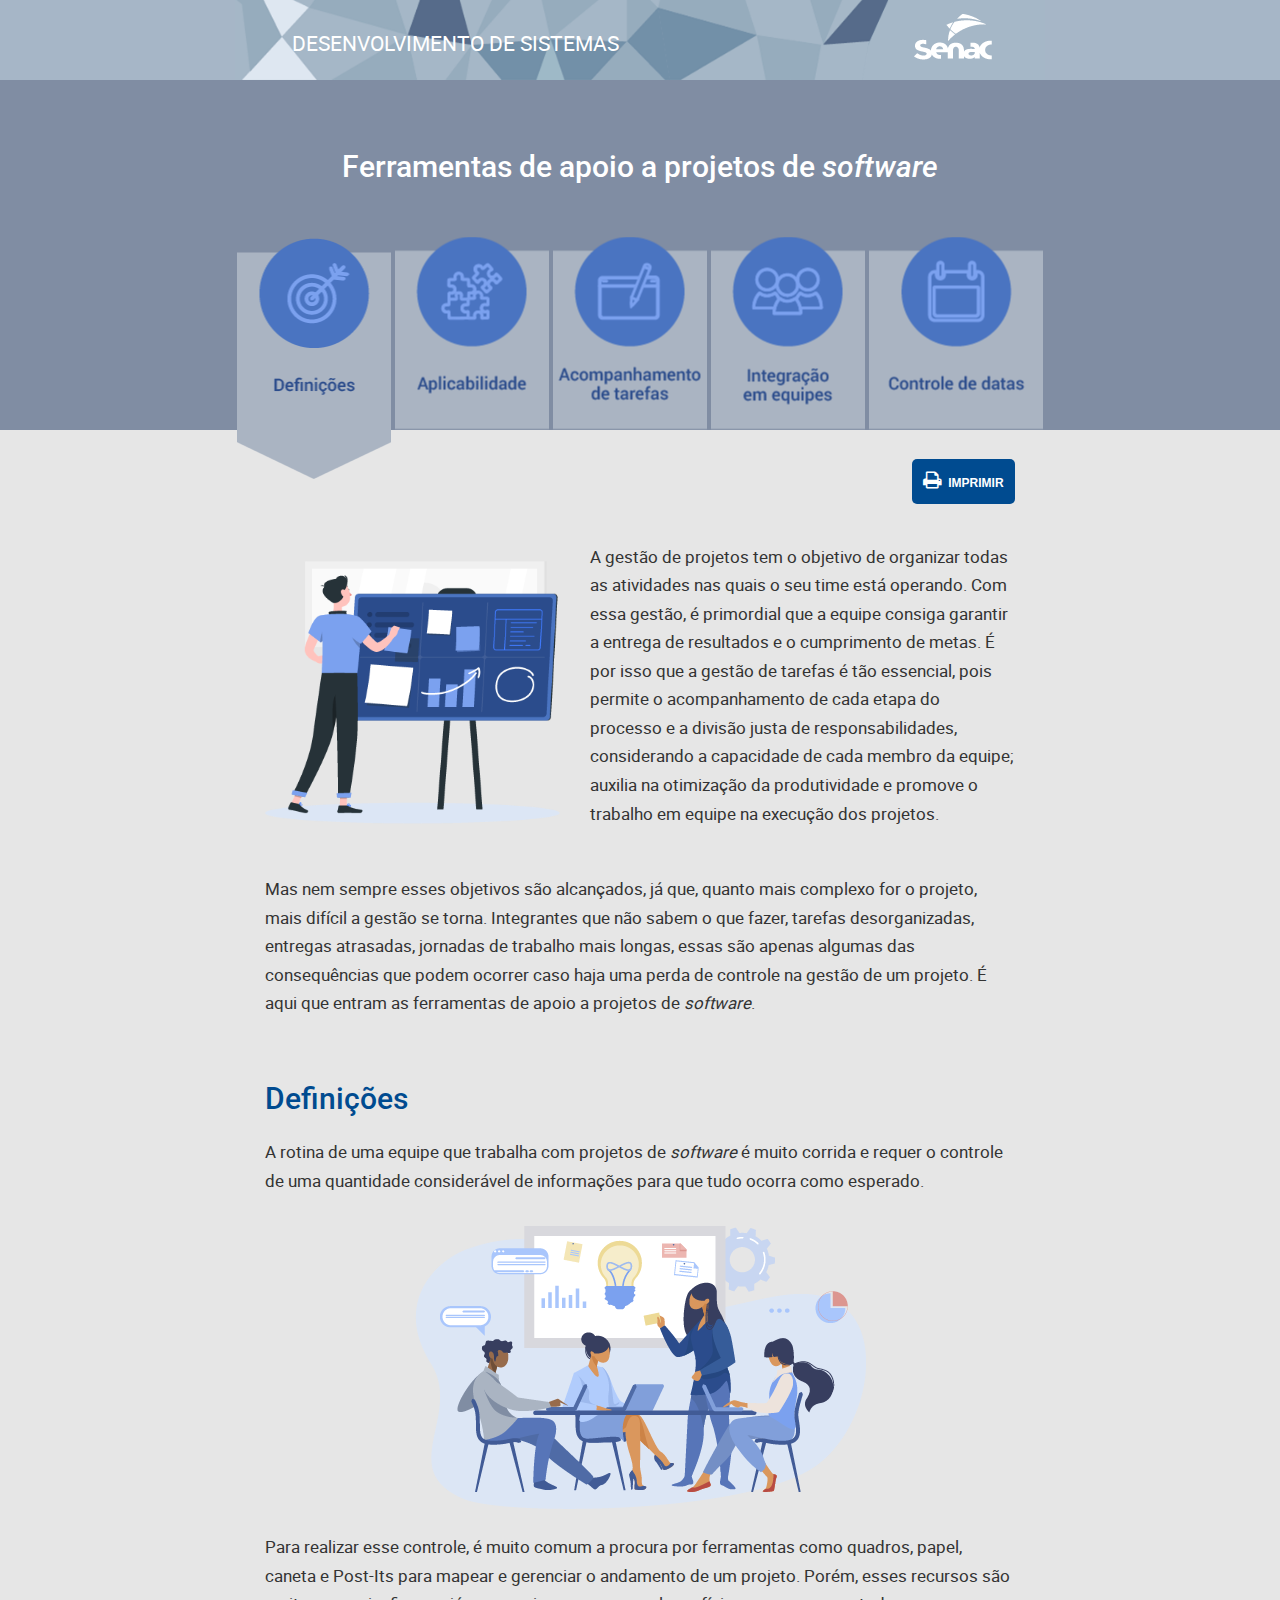
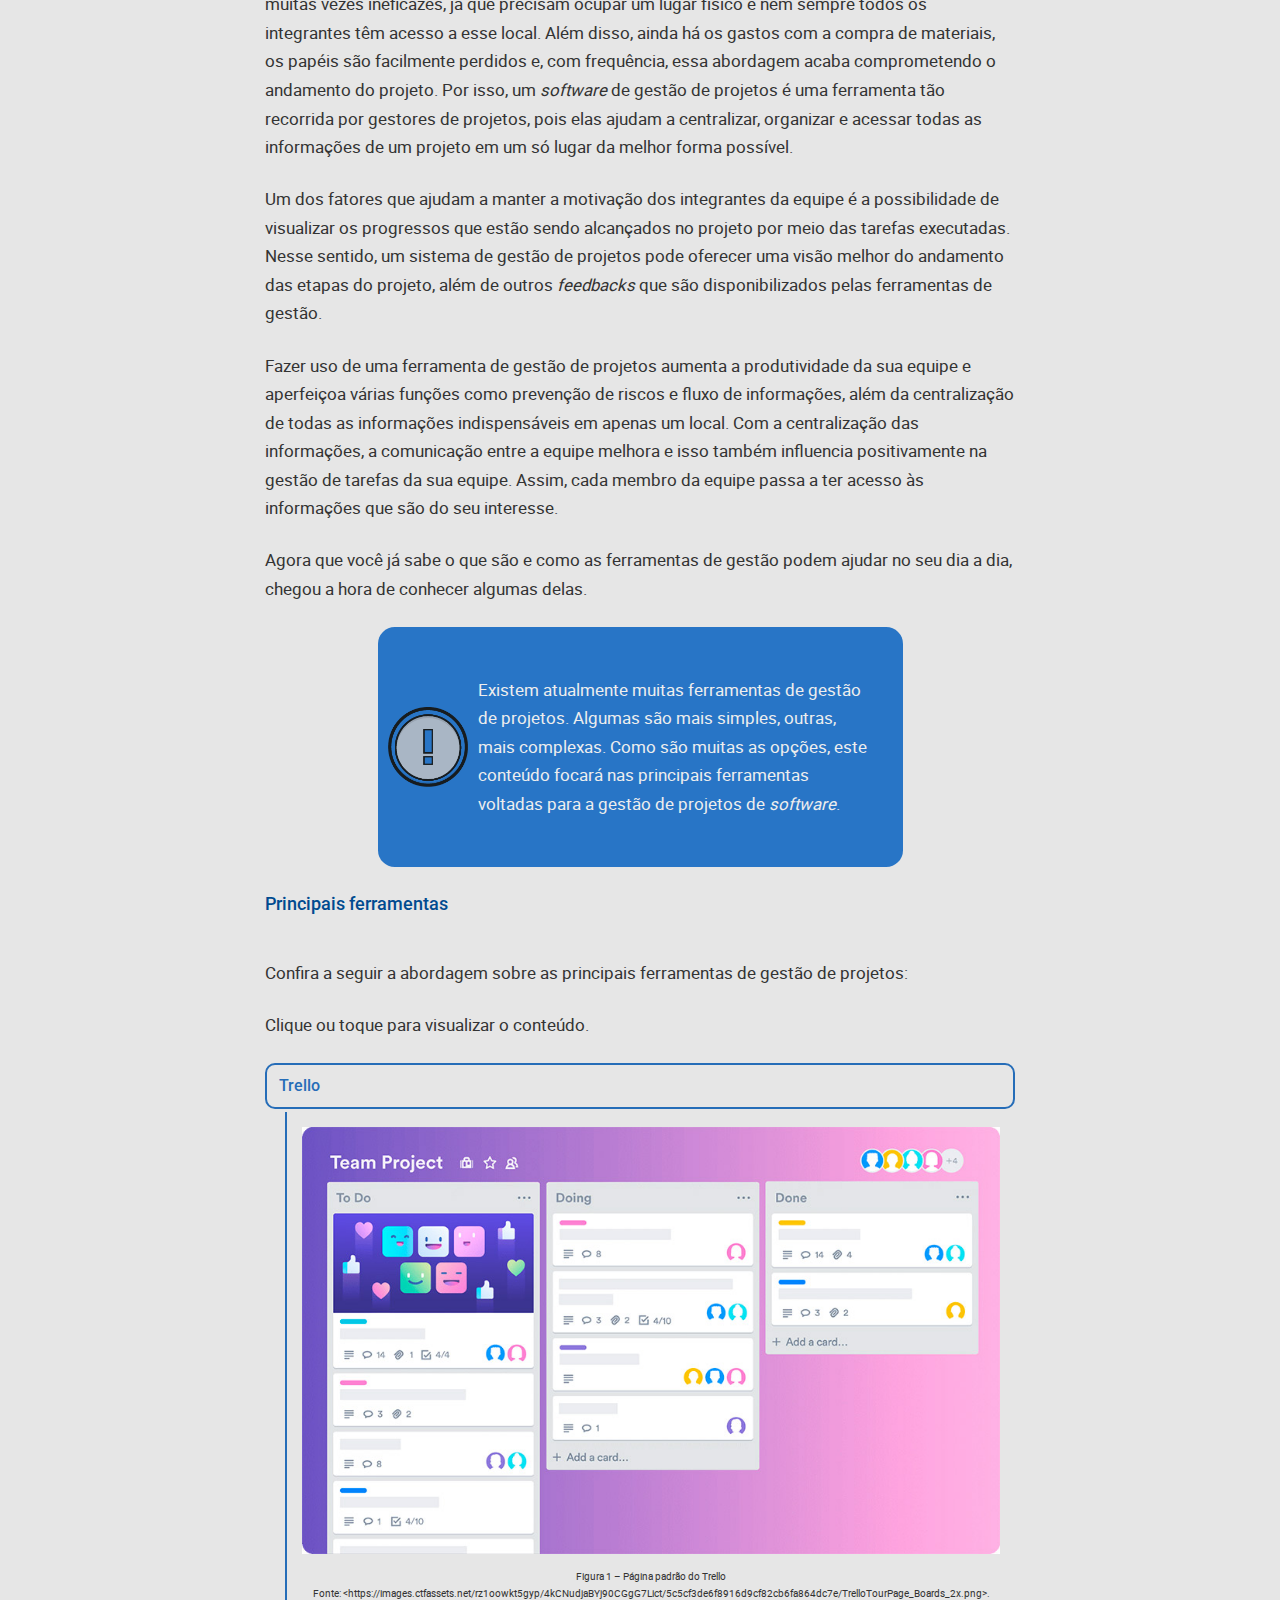
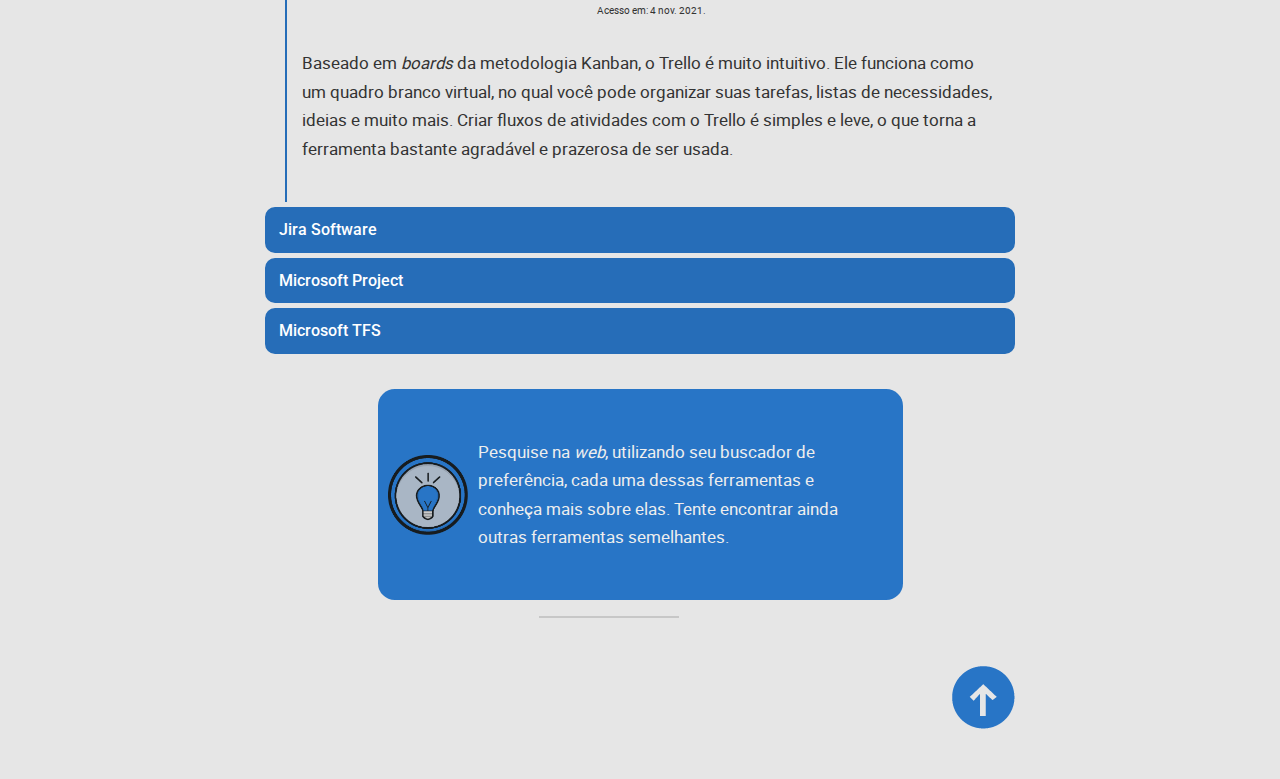
==== 07_ferramentas_apoio/07_ferramentas_apoio/index.html @ 217997e8 "Subindo materiais selcionados para demonstração." ====
<!DOCTYPE html>
<html lang="pt-br" xmlns:mso="urn:schemas-microsoft-com:office:office" xmlns:msdt="uuid:C2F41010-65B3-11d1-A29F-00AA00C14882">

  <head>
    <meta charset="utf-8">
    <meta http-equiv="X-UA-Compatible" content="IE=edge">
    <meta name="viewport" content="width=device-width, initial-scale=1">
    <!-- The above 3 meta tags *must* come first in the head; any other head content must come *after* these tags -->
    <title>Ferramentas de apoio a projetos de software</title>

    <!-- Bootstrap -->
    <link href="../template/css/bootstrap.min.css" rel="stylesheet">
    <link href="../template/fonts/fontes.css" rel="stylesheet">
    <link href="../template/css/tecnicos_senac.css" rel="stylesheet">
    <link href="../template/css/cores.css" rel="stylesheet">
    <link href="../template/css/sncload.css" rel="stylesheet">
    <link href="../template/css/magnific-popup.css" rel="stylesheet">
    <!--Extras - novas classes para facilitar-->
    <link rel="stylesheet" href="../template/css/extras.css">
    <!-- css necessario para o print -->
    <link href="../template/css/fa/css/font-awesome.min.css" type="text/css" rel="stylesheet">
    <link href="../template/css/print.css" type="text/css" rel="stylesheet">
	<!--<link href="css/custom2.css" rel="stylesheet">-->
	<link href="css/custom.css" rel="stylesheet">
    <link href="css/modal100.css" rel="stylesheet">
	<link href="../template/fonts/roboto.css" type="text/css" rel="stylesheet">
    <!-- HTML5 shim and Respond.js for IE8 support of HTML5 elements and media queries -->
    <!-- WARNING: Respond.js doesn't work if you view the page via file:// -->
    <!--[if lt IE 9]>
      <script src="js/html5shiv.min.js"></script>
      <script src="js/respond.min.js"></script>
    <![endif]-->
  
<!--[if gte mso 9]><xml>
<mso:CustomDocumentProperties>
<mso:display_urn_x003a_schemas-microsoft-com_x003a_office_x003a_office_x0023_Editor msdt:dt="string">Paulo Ricardo Soveral Junior</mso:display_urn_x003a_schemas-microsoft-com_x003a_office_x003a_office_x0023_Editor>
<mso:Order msdt:dt="string">46914800.0000000</mso:Order>
<mso:display_urn_x003a_schemas-microsoft-com_x003a_office_x003a_office_x0023_Author msdt:dt="string">Paulo Ricardo Soveral Junior</mso:display_urn_x003a_schemas-microsoft-com_x003a_office_x003a_office_x0023_Author>
<mso:ContentTypeId msdt:dt="string">0x010100393332CEE5C5294F9D2C3CF7CCDACBE5</mso:ContentTypeId>
</mso:CustomDocumentProperties>
</xml><![endif]-->
</head>

<body onLoad="Javascript:document.getElementById('sncloader').style.display='none';">
    <!-- MARCA D´ÁGUA -->
    <img src="../template/images/logo_senac_colorido.png" id="marcadaguaLogo">
    <!-- /MARCA D´ÁGUA -->

    <div id='sncloader' class='over-loader'><div class="over-cell"><div id="sncload"></div></div></div>
    <header id="topo" class="senac no-print">
        <div  class="header-tecnicos container">
        	  <h1 id="nome-curso">Desenvolvimento de Sistemas</h1>
            <div id="logo-senac"><img src="../template/images/logo-senac.png" alt="logo do senac"></div>
        </div>
        <div id="sombra"></div>
    </header>

    <div id="booklet">
		<!-- - - - - - - - - - - - - - - - não alterar acima - - - - - - - - - - - - -->
        <section class="paginas">

			<!-- - - - - - - - cada página é independente  - - - - - - - - - - -->
			<div class="pagina">
				<header class="no-print hidden-xs" aria-hidden="true">
                    <div class="barra-amarela">
                        <div class="container" style="background-color: #808DA3;">
                        <!-- BTO IMPRIMIR -->
                        <h2 class="text-center" style="color: #fff;padding-top:40px;">Ferramentas de apoio a projetos de <i>software</i></h2>
                      </div>

                        <!-- /BTO IMPRIMIR -->
                    </div>
				</header>
                <div class="menu hidden-xs" aria-hidden="true">
                  <div class="center-block menu-central">
                    <ul class="nav nav-tabs " role="tablist">
                        <li style="outline:0; margin-top: 40px;" role="presentation" class="active"><a href="#conteudo01" aria-controls="conteudo01" role="tab" data-toggle="tab" class="introducao"><span style="font-size:0px">Definições</span></a></li>
                        <li style="outline:0; margin-top: 40px;" role="presentation"><a href="#conteudo02" aria-controls="conteudo02" role="tab" data-toggle="tab" class="extintores"><span style="font-size:0px">Aplicabilidade</span></a></li>
                        <li style="outline:0; margin-top: 40px;" role="presentation"><a href="#conteudo03" aria-controls="conteudo03" role="tab" data-toggle="tab" class="sprinklers"><span style="font-size:0px">Acompanhamento de tarefas</span></a></li>
                        <li style="outline:0; margin-top: 40px;" role="presentation"><a href="#conteudo04" aria-controls="conteudo04" role="tab" data-toggle="tab" class="sistemas"><span style="font-size:0px">Integração em equipe</span></a></li>
                        <li style="outline:0; margin-top: 40px;" role="presentation"><a href="#conteudo05" aria-controls="conteudo05" role="tab" data-toggle="tab" class="comunicacao"><span style="font-size:0px">Controle de datas</span></a></li>
                    </ul>
                  </div>
                </div>
                <div class="container tecnico">
					<div class="acessivel no-print">
						<p>Como sugestão, configure a opção de leitura de caracteres e de pontuação de seu leitor de tela para o grau máximo de leitura, para que os códigos disponibilizados neste material sejam lidos corretamente. No caso do NVDA (Nonvisual Desktop Access), para localizar a opção Grau de pontuação/símbolos, acesse Preferências – Configurações – Fala. Altere o padrão Pouco para Tudo. Dessa forma, você passará a ler os segmentos de código em sua totalidade.</p>
					</div>
					<ul class="menuh no-print" aria-hidden="true">
						<li>
							<button class="menuh nav-menuh"></button>
							<ul class="menuh-drop">
								<li><a href="#conteudo01" aria-controls="conteudo01" role="tab" data-toggle="tab" class="introducao">Definições</a></li>
								<li><a href="#conteudo02" aria-controls="conteudo02" role="tab" data-toggle="tab" class="extintores">Aplicabilidade</a></li>
								<li><a href="#conteudo03" aria-controls="conteudo03" role="tab" data-toggle="tab" class="sprinklers">Acompanhamento de tarefas</a></li>
								<li><a href="#conteudo04" aria-controls="conteudo04" role="tab" data-toggle="tab" class="sistemas">Integração em equipe</a></li>
								<li><a href="#conteudo05" aria-controls="conteudo05" role="tab" data-toggle="tab" class="comunicacao">Controle de datas</a></li>                   
							</ul>
						</li>               
					</ul>
					<div class="grupo-imprimir no-print visible-xs"  style="margin-top: 30px; margin-bottom: 50px;">
						<button type="button" data-pdf="true" class="bto-imprimir" name="button">
							<span class="fa fa-print"></span> <span>Imprimir</span>
						</button>
					</div>
                	
					<div class="tab-content" style="clear: both;">
						<div class="grupo-imprimir no-print visible-lg visible-md visible-sm" style="margin-top: -20px;">
							<button type="button" data-pdf="true" class="bto-imprimir" name="button">
								<span class="fa fa-print"></span> <span>Imprimir</span>
							</button>
						</div>
                        <div role="tabpanel" class="tab-pane fade in active" id="conteudo01">
							<!--conteudo 01-->
							<div id="conteudo-introducao" class="conteudo-pagina" style="width: 750px;">
								<br><br>
								<div class="row">
									<div class="col-md-5">
										<br><br><img src="objetos/assets/ilustra01.png" class="img-responsive center-block">
									</div>
									<div class="col-md-7">
										<p>A gestão de projetos tem o objetivo de organizar todas as atividades nas quais o seu time está operando. Com essa gestão, é primordial que a equipe consiga garantir a entrega de resultados e o cumprimento de metas. É por isso que a gestão de tarefas é tão essencial, pois permite o acompanhamento de cada etapa do processo e a divisão justa de responsabilidades, considerando a capacidade de cada membro da equipe; auxilia na otimização da produtividade e promove o trabalho em equipe na execução dos projetos.</p>
									</div>
								</div>
								<p>Mas nem sempre esses objetivos são alcançados, já que, quanto mais complexo for o projeto, mais difícil a gestão se torna. Integrantes que não sabem o que fazer, tarefas desorganizadas, entregas atrasadas, jornadas de trabalho mais longas, essas são apenas algumas das consequências que podem ocorrer caso haja uma perda de controle na gestão de um projeto. É aqui que entram as ferramentas de apoio a projetos de <i>software</i>.</p>
								<br>
								<h2>Definições</h2>
								<p>A rotina de uma equipe que trabalha com projetos de <i>software</i> é muito corrida e requer o controle de uma quantidade considerável de informações para que tudo ocorra como esperado.</p>
								<img src="objetos/assets/ilustra02.png" class="img-responsive center-block">
								<p>Para realizar esse controle, é muito comum a procura por ferramentas como quadros, papel, caneta e Post-Its para mapear e gerenciar o andamento de um projeto. Porém, esses recursos são muitas vezes ineficazes, já que precisam ocupar um lugar físico e nem sempre todos os integrantes têm acesso a esse local. Além disso, ainda há os gastos com a compra de materiais, os papéis são facilmente perdidos e, com frequência, essa abordagem acaba comprometendo o andamento do projeto. Por isso, um <i>software</i> de gestão de projetos é uma ferramenta tão recorrida por gestores de projetos, pois elas ajudam a centralizar, organizar e acessar todas as informações de um projeto em um só lugar da melhor forma possível.</p>
								<p>Um dos fatores que ajudam a manter a motivação dos integrantes da equipe é a possibilidade de visualizar os progressos que estão sendo alcançados no projeto por meio das tarefas executadas. Nesse sentido, um sistema de gestão de projetos pode oferecer uma visão melhor do andamento das etapas do projeto, além de outros <i>feedbacks</i> que são disponibilizados pelas ferramentas de gestão.</p>
								<p>Fazer uso de uma ferramenta de gestão de projetos aumenta a produtividade da sua equipe e aperfeiçoa várias funções como prevenção de riscos e fluxo de informações, além da centralização de todas as informações indispensáveis em apenas um local. Com a centralização das informações, a comunicação entre a equipe melhora e isso também influencia positivamente na gestão de tarefas da sua equipe. Assim, cada membro da equipe passa a ter acesso às informações que são do seu interesse.</p>
								<p>Agora que você já sabe o que são e como as ferramentas de gestão podem ajudar no seu dia a dia, chegou a hora de conhecer algumas delas.</p>
								<div class="caixa-destaque bg-primaria-03 texto-auxiliar-claro-02 icone importante">
									<p>Existem atualmente muitas ferramentas de gestão de projetos. Algumas são mais simples, outras, mais complexas. Como são muitas as opções, este conteúdo focará nas principais ferramentas voltadas para a gestão de projetos de <i>software</i>.</p>
								</div>
								<h4>Principais ferramentas</h4>
								<p>Confira a seguir a abordagem sobre as principais ferramentas de gestão de projetos:</p>
								<p class="no-print" aria-hidden="true">Clique ou toque para visualizar o conteúdo.</p>
								<div class='panel-group gaitinha no-print' id='accordion' role='tablist' aria-multiselectable='true' aria-hidden="true">
									<div class='panel panel-default'>
									  <div class='panel-heading' role='tab' id='headingOne'>
										<h3 class='panel-title'>
										  <a role='button' data-toggle='collapse' data-parent='#accordion' href='#collapseOne' aria-expanded='false' aria-controls='collapseOne'>
											Trello
										  </a>
										</h3>
									  </div>
									  <div id='collapseOne' class='panel-collapse collapse in' role='tabpanel' aria-labelledby='headingOne'>
										<div class='panel-body'>
										  <img src="objetos/assets/fig01.jpg" class="img-responsive center-block">
										  <p class="legenda-imagem">
											Figura 1 – Página padrão do Trello <br>
											Fonte: &lt;https://images.ctfassets.net/rz1oowkt5gyp/<br class="visible-xs">4kCNudjaBYj90CGgG7Lict/5c5cf3de6f8916d9cf82cb6fa864dc7e/<br class="visible-xs">TrelloTourPage_Boards_2x.png>. Acesso em: 4 nov. 2021.
										  </p>
										  <p>Baseado em <i>boards</i> da metodologia Kanban, o Trello é muito intuitivo. Ele funciona como um quadro branco virtual, no qual você pode organizar suas tarefas, listas de necessidades, ideias e muito mais. Criar fluxos de atividades com o Trello é simples e leve, o que torna a ferramenta bastante agradável e prazerosa de ser usada. </p>
										</div>
									  </div>
									</div>
									<div class='panel panel-default'>
									  <div class='panel-heading' role='tab' id='headingTwo'>
										<h3 class='panel-title'>
										  <a class='collapsed' role='button' data-toggle='collapse' data-parent='#accordion' href='#collapseTwo' aria-expanded='false' aria-controls='collapseTwo'>
											Jira Software
										  </a>
										</h3>
									  </div>
									  <div id='collapseTwo' class='panel-collapse collapse' role='tabpanel' aria-labelledby='headingTwo'>
										<div class='panel-body'>
											<img src="objetos/assets/fig02.jpg" class="img-responsive center-block">
											<p class="legenda-imagem">
												Figura 2 – Página de tarefas do Jira <br>
												Fonte: &lt;https://3kllhk1ibq34qk6sp3bhtox1-wpengine.netdna-ssl.com/wp-content/uploads/JIRA-Software-agile-board.png>. Acesso em: 4 nov. 2021.
											</p>
											<p>Desenvolvido pela Atlassian, Jira Software é uma ferramenta que permite o gerenciamento de atividades, monitoramento de tarefas e acompanhamento de projetos em único lugar. Apesar de haver muitas semelhanças com a ferramenta Trello, Jira é uma ferramenta de gestão focada no desenvolvimento de <i>software</i> em metodologias ágeis, enquanto o Trello é uma ferramenta mais livre, na qual se pode gerenciar desde tarefas pessoais até grandes projetos. Sendo assim, os principais recursos são voltados para essa finalidade. Com fluxos de trabalho Scrum e Kanban (para mais informações, consulte o material sobre as metodologias de desenvolvimento de <i>software</i> desta unidade curricular), gráficos de <i>burndown</i>, estimativas de entrega, relatórios de <i>sprint</i> e muito mais, a ferramenta Jira contém tudo o que você precisa para o desenvolvimento de <i>softwares</i> em equipes.</p>
										</div>
									  </div>
									</div>
									<div class='panel panel-default'>
									  <div class='panel-heading' role='tab' id='headingThree'>
										<h3 class='panel-title'>
										  <a class='collapsed' role='button' data-toggle='collapse' data-parent='#accordion' href='#collapseThree' aria-expanded='false' aria-controls='collapseThree'>
											Microsoft Project
										  </a>
										</h3>
									  </div>
									  <div id='collapseThree' class='panel-collapse collapse' role='tabpanel' aria-labelledby='headingThree'>
										<div class='panel-body'>
											<img src="objetos/assets/fig03.jpg" class="img-responsive center-block">
											<p class="legenda-imagem">
												Figura 3 – Tela padrão do Microsoft Project <br>
												Fonte: &lt;https://gdm-catalog-fmapi-prod.imgix.net/ProductScreenshot/78aef075-2072-4905-a8e5-9b3defa77b74.png?auto=format&q=50&fit=fill>. Acesso em: 4 nov. 2021.
											</p>
											<p>Desenvolvido pela Microsoft, é uma ferramenta de gestão de projetos com um grande número de recursos para facilitar o controle de tarefas, destacando-se os recursos de controle de prazos e os calendários detalhados de tarefas, permitindo ainda visualização de dados em diversas configurações e a distribuição automática de tarefas. É um dos <i>softwares</i> mais usados para gerenciamento de projeto, mas a sua grande quantidade de recursos pode tornar o uso da ferramenta bastante complexo.</p>
										</div>
									  </div>
									</div>
									<div class='panel panel-default'>
										<div class='panel-heading' role='tab' id='headingFour'>
											<h3 class='panel-title'>
											<a class='collapsed' role='button' data-toggle='collapse' data-parent='#accordion' href='#collapseFour' aria-expanded='false' aria-controls='collapseFour'>
												Microsoft TFS
											</a>
											</h3>
										</div>
										<div id='collapseFour' class='panel-collapse collapse' role='tabpanel' aria-labelledby='headingFour'>
											<div class='panel-body'>
												<img src="objetos/assets/fig04.jpg" class="img-responsive center-block">
												<p class="legenda-imagem">
													Figura 4 – Tela de <i>backlogs</i> do TFS <br>
													Fonte: &lt;https://docs.microsoft.com/pt-br/visualstudio/releasenotes/media/backlogextensionpoint-12.png>. Acesso em: 4 nov. 2021.
												</p>
												<p>O Microsoft Team Foundation Server, ou simplesmente Microsoft TFS, é uma ferramenta que oferece suporte ao gerenciamento de projetos ágil e em cascata. Ela fornece um ambiente para gerenciar os requisitos de um projeto de <i>software</i>, apresentando fluxos de trabalho personalizados, com estados, transições, entre outros recursos. Além das funcionalidades nativas, a ferramenta também pode ser integrada a outros <i>softwares</i> como PowerPoint, Excel, Microsoft Project, Git, entre outros.</p>
											</div>
										</div>
									</div>
								</div>
								<div class="acessivel">
									<h4>Trello</h4>
									<img src="objetos/assets/fig01.jpg" class="img-responsive center-block" aria-hidden="true">
									<p>Figura 1 – Página padrão do Trello</p>
									<p>Fonte: &lt;https://images.ctfassets.net/rz1oowkt5gyp/4kCNudjaBYj90CGgG7Lict/5c5cf3de6f8916d9cf82cb6fa864dc7e/TrelloTourPage_Boards_2x.png>. Acesso em: 4 nov. 2021.</p>
									<p class="no-print">Página do Trello mostrando três colunas com tarefas em cada uma delas. As tarefas são representadas por cartões com rótulo colorido, título e ícone de usuários.</p>
									<p>Baseado em <i>boards</i> da metodologia Kanban, o Trello é muito intuitivo. Ele funciona como um quadro branco virtual, no qual você pode organizar suas tarefas, listas de necessidades, ideias e muito mais. Criar fluxos de atividades com o Trello é simples e leve, o que torna a ferramenta bastante agradável e prazerosa de ser usada.</p>
									<h4>Jira Software</h4>
									<img src="objetos/assets/fig02.jpg" class="img-responsive center-block" aria-hidden="true">
									<p>Figura 2 – Página de tarefas do Jira</p>
									<p>Fonte: &lt;https://3kllhk1ibq34qk6sp3bhtox1-wpengine.netdna-ssl.com/wp-content/uploads/JIRA-Software-agile-board.png>. Acesso em: 4 nov. 2021.</p>
									<p class="no-print">Página principal do Jira, com um menu lateral à esquerda e, na parte principal, um quadro com três colunas e variadas tarefas, cada uma representada por um cartão com uma cor lateral indicando prioridade, um título, uma descrição e uma foto do usuário associado à tarefa.</p>
									<p>Desenvolvido pela Atlassian, Jira Software é uma ferramenta que permite o gerenciamento de atividades, monitoramento de tarefas e acompanhamento de projetos em único lugar. Apesar de haver muitas semelhanças com a ferramenta Trello, Jira é uma ferramenta de gestão focada no desenvolvimento de <i>software</i> em metodologias ágeis, enquanto o Trello é uma ferramenta mais livre, na qual se pode gerenciar desde tarefas pessoais até grandes projetos. Sendo assim, os principais recursos são voltados para essa finalidade. Com fluxos de trabalho Scrum e Kanban (para mais informações, consulte o material sobre as metodologias de desenvolvimento de <i>software</i> desta unidade curricular), gráficos de <i>burndown</i>, estimativas de entrega, relatórios de <i>sprint</i> e muito mais, a ferramenta Jira contém tudo o que você precisa para o desenvolvimento de <i>softwares</i> em equipes.</p>
									<h4>Microsoft Project</h4>
									<img src="objetos/assets/fig03.jpg" class="img-responsive center-block" aria-hidden="true">
									<p>Figura 3 – Tela padrão do Microsoft Project</p>
									<p>Fonte: &lt;https://gdm-catalog-fmapi-prod.imgix.net/ProductScreenshot/78aef075-2072-4905-a8e5-9b3defa77b74.png?auto=format&q=50&fit=fill>. Acesso em: 4 nov. 2021.</p>
									<p class="no-print">Tela do Microsoft Project, mostrando à esquerda, verticalmente, uma série de títulos de tarefas. À direita está um gráfico de Gantt representando os prazos de cada tarefa.</p>
									<p>Desenvolvido pela Microsoft, é uma ferramenta de gestão de projetos com um grande número de recursos para facilitar o controle de tarefas, destacando-se os recursos de controle de prazos e os calendários detalhados de tarefas, permitindo ainda visualização de dados em diversas configurações e a distribuição automática de tarefas. É um dos <i>softwares</i> mais usados para gerenciamento de projeto, mas a sua grande quantidade de recursos pode tornar o uso da ferramenta bastante complexo.</p>
									<h4>Microsoft TFS</h4>
									<img src="objetos/assets/fig04.jpg" class="img-responsive center-block" aria-hidden="true">
									<p>Figura 4 – Tela de <i>backlogs</i> do TFS</p>
									<p>Fonte: &lt;https://docs.microsoft.com/pt-br/visualstudio/releasenotes/media/backlogextensionpoint-12.png>. Acesso em: 4 nov. 2021.</p>
									<p class="no-print">Página do TFS, mostrando acima um gráfico de evolução das tarefas e abaixo uma lista de tarefas cadastradas. À direita, detalhes de uma tarefa selecionada.</p>
									<p>O Microsoft Team Foundation Server, ou simplesmente Microsoft TFS, é uma ferramenta que oferece suporte ao gerenciamento de projetos ágil e em cascata. Ela fornece um ambiente para gerenciar os requisitos de um projeto de <i>software</i>, apresentando fluxos de trabalho personalizados, com estados, transições, entre outros recursos. Além das funcionalidades nativas, a ferramenta também pode ser integrada a outros <i>softwares</i> como PowerPoint, Excel, Microsoft Project, Git, entre outros.</p>
								</div>
								<div class="caixa-destaque bg-primaria-03 texto-auxiliar-claro-02 icone dica">
									<p>Pesquise na <i>web</i>, utilizando seu buscador de preferência, cada uma dessas ferramentas e conheça mais sobre elas. Tente encontrar ainda outras ferramentas semelhantes.</p>
								</div>
							</div>
              <!--/conteudo 01 -->

							<!-- <a href="#topo" class="no-print botao-subir visible-lg visible-md visible-sm" role="button" aria-hidden="true">SUBIR</a> -->
							<a href="#topo"><button class="btn-voltar-topo no-print"></button></a>
							<a href="#conteudo-extintores" alt="avancar" class="no-print botao-avancar acessivel">Avançar</a>
            </div>
            <!--/item-->

            <!--item-->
            <div role="tabpanel" class="tab-pane fade" id="conteudo02">
							<!--conteudo 02-->
							<div id="conteudo-extintores" class="conteudo-pagina" style="width: 750px;">
								<h2>Aplicabilidade</h2>
								<p>Agora que você já sabe como funciona a gestão de projetos de <i>software</i> e quais as principais ferramentas que podem ajudá-lo nessa tarefa, observe uma abordagem mais prática para a aplicação de todos esses conceitos. Para isso, será utilizada a ferramenta <b>Trello</b>. A ferramenta é gratuita e pode ser acessada diretamente pelo seu navegador de Internet. Caso tenha interesse, o Trello também está disponível em formato de aplicativo para dispositivos móveis e pode ser baixado diretamente da loja do dispositivo.</p>
								<p>Para acessar, procure por “Trello” em seu buscador <i>web</i> preferido.</p>
								<img src="objetos/assets/fig05.jpg" class="img-responsive center-block">
								<p class="legenda-imagem">
									Figura 5 – Página inicial do Trello <br>
									Fonte: &lt;https://trello.com/pt-BR?&aceid=&adposition=&adgroup=113770574286&campaign=11821318527&creative=486381205189&device=c&keyword=trello&matchtype=e&network=g&placement=<br>&ds_kids=p59407427523&ds_e=google&ds_eid=700000001550057&ds_e1=google&gclid=cjwkcajwiy6mbhbqeiwarfscppyz4-kp82aq5jxwqlhpsnzj9cu91uygwedwura28jyyxzlss9g06rocerkqavd_bwe&gclsrc=aw.ds>. Acesso em: 4 nov. 2021.
								</p>
								<p class="acessivel">Na página há o título “Trello” no topo. No corpo, em letras grandes, consta a frase “O Trello ajuda os times a agilizar o trabalho”, e mais descrições abaixo. Em seguida, há um campo de e-mail e um botão “Cadastre-se, é grátis”. No topo, à direita, links “Faça login” e “Cadastrar-se”.</p>
								<div class="caixa-destaque bg-primaria-03 texto-auxiliar-claro-02 icone atencao">
									<p>Antes de seguir com o conteúdo, recomenda-se que você já tenha criado uma conta no Trello para conseguir acompanhar os exemplos. Caso ainda não tenha, esse é o melhor momento para você acessar o <i>site</i> oficial da ferramenta e criar uma conta. O processo é bem simples e rápido! Assim que você estiver autenticado na plataforma, volte aqui para dar sequência à sua prática.</p>
								</div>
								<p>A primeira etapa será criar um quadro para o seu projeto. Se você já estiver com a ferramenta Trello aberta, basta clicar sobre o botão <b>Criar</b>, na barra superior, selecionar a opção <b>Criar quadro</b> e informar o título do quadro. Se você estiver usando uma tela com uma resolução baixa, o Trello pode adaptar o botão <b>Criar</b> para um botão com um ícone de “+”.</p>
								<img src="objetos/assets/fig06.jpg" class="img-responsive center-block">
								<p class="legenda-imagem">
									Figura 6 – Criação de quadro no Trello <br>
									Fonte: adaptado de Trello (2021)
								</p>
								<p class="acessivel">A imagem mostra a tela inicial do Trello com alguns quadros criados. Na barra azul superior, a opção “Criar” está destacada com um contorno vermelho e, logo abaixo, há uma pequena janela com as opções “Criar quadro”, “Começar com um template (Novo)”, “Criar Área de trabalho” e “Criar Área de trabalho de negócios”. A opção “Criar quadro” está destacada com um contorno vermelho sobre a opção.</p>
								<p>Para este exemplo, imagine que você está trabalhando com uma equipe de desenvolvedores em um projeto de loja virtual para uma empresa específica. O projeto é de uma loja virtual, sendo assim, fica definido o título do quadro como “Loja Virtual”. Repare que ainda não se definiu como será esse projeto, quão complexo ele será nem quantas funcionalidades ele terá. Mesmo assim, você já sabe sobre o que se trata. É essa a ideia! Não há necessidade de se usar nomes extensos ou complexos. A ideia é que o título seja simples, claro e objetivo para facilitar o entendimento de todos os integrantes da equipe.</p>
								<p>Além do título, também é possível definir uma imagem ou cor de fundo para o quadro. Depois que o quadro for criado, você pode acessar as configurações e procurar outras imagens ou selecionar outras cores, caso queira. Para esse exemplo, será selecionada a cor azul e finalizada a criação do quadro. Assim que concluída essa criação, siga para a criação de tarefas.</p>
								<img src="objetos/assets/fig07.jpg" class="img-responsive center-block">
								<p class="legenda-imagem">
									Figura 7 – Configuração do quadro no Trello <br>
									Fonte: adaptado de Trello (2021)
								</p>
								<p class="acessivel">Na imagem consta a tela de criação de quadro do Trello. O nome do quadro está preenchido com “Loja Virtual” e a cor de fundo do quadro está com a cor azul. Ao lado do quadro retangular, há nove quadrados pequenos que podem ser selecionados para definir a cor de fundo do quadro. A cor azul está selecionada. Abaixo, há um retângulo informando que a área de trabalho contém quatro de dez quadros gratuitos. Logo abaixo do retângulo, há o botão “Criar Quadro”, utilizado para concluir a criação do quadro.</p>
							</div>
							<!--conteudo 02-->
							<!-- <a href="#topo" style="margin-top:30px;" class="no-print botao-subir visible-lg visible-md visible-sm" role="button" aria-hidden="true">SUBIR</a> -->
							<a href="#topo"><button class="btn-voltar-topo no-print"></button></a>
							<a href="#conteudo-introducao" class="acessivel">Voltar</a>
							<a href="#conteudo-sprinklers" class="acessivel">avançar</a>
						</div>
						<!--/item-->

						<!--item-->
						<div role="tabpanel" class="tab-pane fade" id="conteudo03">
							<!--conteudo 03-->
							<div id="conteudo-sprinklers" class="conteudo-pagina" style="width: 750px;">
								<h2>Acompanhamento de tarefas</h2>
								<p>Tarefas são atividades únicas, que precisam ser realizadas dentro de um período de tempo previamente estabelecido. No contexto de desenvolvimento de <i>software</i>, os projetos são formados pelo agrupamento de diversas tarefas definidas a partir das funcionalidades necessárias no <i>software</i>. </p>
								<p>Sendo assim, para que os requisitos de um projeto de <i>software</i> sejam cumpridos, são estruturadas diversas tarefas. </p>
								<div class="row">
									<div class="col-md-4">
										<img src="objetos/assets/ilustra03.png" class="img-responsive center-block">
									</div>
									<div class="col-md-8">
										<p>A ideia é que as tarefas sejam pequenas implementações das funcionalidades do <i>software</i> que o cliente espera receber ao final do projeto. Portanto, caso uma tarefa seja muito complexa, basta dividi-la em tarefas menores. </p>
									</div>
								</div>
								<p>Seguindo com o exemplo de loja virtual, já se pode imaginar algumas funcionalidades para esse projeto, tais como:</p>
								<ul class="cor01">
									<li>Criar uma tela de boas-vindas ao cliente, exibindo produtos em destaque (dez últimos cadastrados no sistema)</li>
									<li>Criar um catálogo virtual no qual o cliente poderá navegar e selecionar produtos</li>
								</ul>
								<p>Essas são apenas algumas funcionalidades básicas para o sistema. Reflita sobre o contexto de desenvolvimento de <i>software</i> e perceba que já existem várias tarefas para serem mapeadas. Observe agora a análise de cada item das funcionalidades mencionadas e a fragmentação delas em pequenas tarefas.</p>
								<img src="objetos/assets/infografico1_layout.png" class="img-responsive center-block hidden-xs">
								<img src="objetos/assets/infografico1-img1.png" class="img-responsive center-block visible-xs">
								<br class="visible-xs">
								<img src="objetos/assets/infografico1-img2.png" class="img-responsive center-block visible-xs">
								<div class="acessivel no-print">
									<p><b>Funcionalidade</b></p>
									<ul>
										<li>Criar uma tela de boas-vindas ao cliente exibindo produtos em destaque</li>
										<ol type="1">
											<p><b>Tarefas</b></p>
											<li>Criar base de dados do sistema na qual ficarão salvas todas informações de produtos</li>
											<li>Criar tela inicial de boas-vindas</li>
											<li>Desenvolver função que buscará os últimos dez produtos cadastrados na base de dados</li>
											<li>Montar exibição de produtos destaques na tela inicial</li>
										</ol>
										<li>Criar um catálogo virtual no qual o cliente poderá navegar e selecionar produto</li>
										<ol type="1">
											<p><b>Tarefas</b></p>
											<li>Criar tela de catálogo virtual</li>
											<li>Desenvolver função que buscará todos os produtos cadastrados na base de dados</li>
											<li>Criar tela de exibição de detalhes sobre o produto selecionado</li>
											<li>Desenvolver função que recuperará todos os detalhes de um determinado produto na base de dados</li>
										</ol>
									</ul>
								</div>
								<p>Repare que, apesar de serem poucas funcionalidades, já se tem uma lista bem extensa de tarefas. Dependendo da sua experiência em projetos de <i>software</i>, talvez você até esteja imaginando outras tarefas além das citadas. Realmente, em um projeto real haveria outras tarefas além dessas, mas como você ainda está aprendendo a usar uma ferramenta de gestão de projetos de <i>software</i>, não há necessidade de se estender muito a lista de tarefas. Lembre-se de que você está usando essa lista de tarefas apenas como um exemplo.</p>
								<div class="caixa-destaque bg-primaria-03 texto-auxiliar-claro-02 icone anotar">
									<p>De onde vieram essas tarefas?</p>
									<p>Neste caso, trata-se de uma simulação, mas, na realidade, viriam da interpretação da funcionalidade proposta. Essas informações extras poderão ser obtidas ou inferidas pela equipe por meio do estudo de requisitos de um projeto. Para mais informações sobre requisitos, leia o conteúdo que trata das regras de negócio, desta unidade curricular.</p>
								</div>
								<p>Depois de saber quais as tarefas que você terá no projeto, chegou a hora de cadastrá-las no Trello. Primeiro, é preciso criar as colunas necessárias para adicionar e gerenciar as tarefas. Essas colunas são chamadas de <b>listas de tarefas</b>. Para que a gestão desse projeto seja simples, ela será baseada no modelo Kanban (consulte o material sobre as metodologias de desenvolvimento de <i>software</i>), sendo criadas três listas de tarefas: </p>
								<div class="caixa-destaque bg-auxiliar-claro-02 borda-primaria-03">
									<ol type="1">
										<li><b>A fazer</b>: aqui estarão as tarefas que precisam ser feitas.</li>
										<li><b>Em andamento...</b>: aqui ficarão as tarefas que estão sendo feitas.</li>
										<li><b>Concluído</b>: aqui ficarão as tarefas já concluídas.</li>
									</ol>
								</div>
								<p>Para isso, basta clicar em <b>Adicionar uma lista</b>, inserir o nome da lista de tarefas e concluir clicando em <b>Adicionar lista</b>.</p>
								<img src="objetos/assets/fig08.gif" class="img-responsive center-block">
								<p class="legenda-imagem">
									Figura 8 – Adicionando uma lista <br>
									Fonte: adaptado de Trello (2021)
								</p>
								<p class="acessivel">No GIF, consta a tela inicial de um quadro no Trello com o fundo azul. No canto superior esquerdo, há um retângulo com uma caixa de entrada de texto dizendo “Insira o título da lista”. Logo abaixo há o botão “Adicionar Lista”. O ponteiro do mouse se posiciona sobre a caixa de entrada de texto e é digitado o texto “A fazer”. Após isso, o botão “Adicionar Lista” é pressionado. Agora, o retângulo se modifica, apresentando o texto “A fazer” e um botão “Adicionar um cartão” abaixo. Também, um novo retângulo surge ao lado com uma caixa de entrada de texto dizendo “Insira o título da lista” e um botão “Adicionar Lista”. Novamente, o mouse se posiciona sobre a entrada de texto e cria a lista com o nome “Em andamento...”. O processo se repete mais uma vez e é criada uma terceira lista com o nome “Concluído”.</p>
								<p>Assim que as listas de tarefas forem criadas, é possível começar a cadastrar as suas tarefas. Comece pela lista “A fazer”. </p>
								<p>A tarefa precisa ter, pelo menos, duas informações: um número para ser usado como identificação para tarefa (ID) e um nome curto e descritivo (por exemplo: “1 – Tela de exibição de produtos”). O nome deve ser explicativo o bastante para que todos os envolvidos no projeto entendam sobre o que se está falando e específico o suficiente para se distinguir das outras tarefas. Lembre-se de que, caso a tarefa seja muito complexa, você pode dividi-la em tarefas menores.</p>
								<p>Você se lembra da lista de tarefas criada anteriormente com base nas funcionalidades do sistema? Se você voltar nessa lista, perceberá que os nomes das tarefas, apesar de serem bem explicativos, estão bastante extensos. Então, é preciso resumir o nome dessas tarefas para que elas fiquem mais simples, claras e objetivas. Observe:</p>
								<img src="objetos/assets/infografico2_layout.png" class="img-responsive center-block hidden-xs">
								<img src="objetos/assets/infografico2-img1.png" class="img-responsive center-block visible-xs">
								<br class="visible-xs">
								<img src="objetos/assets/infografico2-img2.png" class="img-responsive center-block visible-xs">
								<div class="acessivel no-print">
									<p><b>Nome completo da tarefa</b></p>
									<ol type="1">
										<li>Criar base de dados do sistema na qual ficarão salvas todas informações de produtos</li>
										<li>Criar tela inicial de boas-vindas</li>
										<li>Desenvolver função que buscará os últimos dez produtos cadastrados na base de dados</li>
										<li>Montar exibição de produtos destaques na tela inicial</li>
										<li>Criar tela de catálogo virtual</li>
										<li>Desenvolver função que buscará todos os produtos cadastrados na base de dados</li>
										<li>Criar tela de exibição de detalhes sobre o produto selecionado</li>
										<li>Desenvolver função que recuperará todos os detalhes de um determinado produto na base de dados</li>
									</ol>
									<p><b>Nome resumido da tarefa</b></p>
									<ol type="1">
										<li>Criar base de dados</li>
										<li>Visual da tela inicial</li>
										<li>Função de buscar dez últimos produtos cadastrados</li>
										<li>Exibição de produtos destaques na tela inicial</li>
										<li>Visual do catálogo virtual</li>
										<li>Função de buscar todos os produtos</li>
										<li>Visual da tela de detalhes de um determinado produto</li>
										<li>Função de buscar detalhes de um determinado produto</li>
									</ol>
								</div>
								<p>Percebeu como ficou mais simples? Agora que você tem os nomes das tarefas, é preciso voltar ao Trello e cadastrar cada uma delas.</p>
								<p>No Trello, as tarefas são chamadas de <b>cartões</b>. Portanto, para adicionar um cartão, clique na opção <b>Adicionar um cartão</b> localizada abaixo da lista na qual você quer fazer a adição, informe o nome da tarefa na entrada de dados que aparecerá e, quando concluir, clique no botão <b>Adicionar cartão</b>.</p>
								<p>No final, haverá uma lista mais ou menos assim:</p>
								<img src="objetos/assets/fig09.jpg" class="img-responsive center-block">
								<p class="legenda-imagem">
									Figura 9 – Cartões cadastrados na lista “A fazer” <br>
									Fonte: adaptado de Trello (2021)
								</p>
								<p class="acessivel">
									A imagem mostra a tela inicial de um quadro no Trello com o fundo azul e três listas criadas: “A fazer”, “Em andamento...” e “Concluído”.
									A lista “A fazer” contém oito cartões: “1 - Criar base de dados”; “2 - Visual da tela inicial”; “3 - Função de buscar dez últimos produtos cadastrados”; “4 - Exibição de produtos destaques na tela inicial”; “5 - Visual do catálogo virtual”; “6 - Função de buscar todos os produtos”; “7 - Visual da tela de detalhes de um determinado produto”; “8 - Função de buscar detalhes de um determinado produto”.
								</p>
								<h4>Prioridade</h4>
								<div class="row">
									<div class="col-md-4">
										<img src="objetos/assets/ilustra04.png" class="img-responsive center-block">
									</div>
									<div class="col-md-8">
										<p>Priorizar uma tarefa significa definir uma importância em relação às demais. Em um projeto de <i>software</i>, é muito importante saber a prioridade de uma tarefa, pois é a partir dessa informação que essas tarefas serão ordenadas, definindo-se assim quais serão desenvolvidas primeiro.</p>
									</div>
								</div>
								<p>Existem alguns critérios que podem influenciar a prioridade de uma tarefa, como prioridades do cliente, dificuldade de implementação, urgência em receber <i>feedback</i> e relações entre tarefas (por exemplo, a tarefa B ficará mais fácil se a tarefa A for feita primeiro).</p>
								<p>Como neste exemplo o cliente deseja uma loja virtual, é interessante que sejam priorizadas as tarefas essenciais para que essa loja virtual funcione. Para isso, é preciso utilizar uma etiqueta vermelha para ilustrar tarefas com prioridade alta, uma etiqueta amarela para prioridades médias e uma etiqueta verde para prioridades baixas.</p>
								<p>Para adicionar uma etiqueta à tarefa, posicione o <i>mouse</i> sobre o cartão e isso revelará um ícone de lápis. Ao clicar no ícone, várias opções serão reveladas. Selecione <b>Editar etiquetas</b>, escolha a cor da etiqueta que deseja atribuir ao cartão e, após isso, conclua pressionando o botão <b>Salvar</b>.</p>
								<img src="objetos/assets/fig10.gif" class="img-responsive center-block">
								<p class="legenda-imagem">
									Figura 10 – Adicionando etiqueta nos cartões <br>
									Fonte: adaptado de Trello (2021)
								</p>
								<p class="acessivel">
									No GIF, consta a tela inicial de um quadro no Trello com o fundo azul e três listas criadas: “A fazer”, “Em andamento...” e “Concluído”.
									A lista “A fazer” contém os oito cartões criados até aqui. O mouse se posiciona sobre o primeiro cartão e, ao fazer isso, é revelado um ícone de lápis no canto direito do cartão. O mouse clica nesse ícone e as opções “Abrir cartão”, “Editar Etiquetas”, “Alterar Membros”, “Alterar capa”, “Mover”, “Copiar”, “Editar datas” e “Arquivar” aparecem no lado direito do cartão. A opção “Editar Etiquetas” é selecionada. Um menu lateral é aberto com o nome “Etiquetas” e nessa janela são apresentadas seis cores diferentes para serem selecionadas: verde, amarelo, laranja, vermelho, roxo e azul. A cor vermelha é seleciona e, logo após isso, o botão “Salvar” é pressionado.
								</p>
								<p>Se você quiser, também pode editar as etiquetas para exibir algum texto nelas. Essa é uma boa prática, pois ajuda a visualizar o que cada cor significa. Para isso, volte na opção <b>Editar Etiquetas</b>, clique no ícone de lápis ao lado da cor da etiqueta que deseja adicionar uma descrição, informe a descrição na entrada de dados que aparecer e pressione o botão <b>Salvar</b> para aplicar. Seguindo esse procedimento, você também pode criar novas etiquetas e trocar as cores de etiqueta já existentes.</p>
								<img src="objetos/assets/fig11.gif" class="img-responsive center-block">
								<p class="legenda-imagem">
									Figura 11 – Editando etiquetas <br>
									Fonte: adaptado de Trello (2021)
								</p>
								<p class="acessivel">
									No GIF, consta a tela inicial de um quadro no Trello com o fundo azul e três listas criadas: “A fazer”, “Em andamento...” e “Concluído”. A lista “A fazer” contém os oito cartões criados até aqui.
									O ponteiro do mouse se posiciona sobre o primeiro cartão e um ícone de lápis é revelado. O ícone é pressionado. Nesse momento, são apresentadas ao lado as opções “Abrir cartão”, “Editar Etiquetas”, “Alterar Membros”, “Alterar capa”, “Mover”, “Copiar”, “Editar datas” e “Arquivar”. A opção “Editar Etiquetas” é selecionada. Agora, o retângulo muda seu conteúdo e aparecem várias listas de cores com um ícone de lápis ao lado. A etiqueta vermelha é selecionada e, logo após isso, o ícone de lápis é pressionado. O retângulo se modifica e agora apresenta uma entrada de dados acima com título “Nome” e, abaixo, apresenta várias cores para serem selecionadas. A cor vermelha está pré-selecionada e o campo “Nome” é preenchido com “Alta”. Após isso, o botão “Salvar” é pressionado e volta-se à primeira tela. Agora, o primeiro cartão possui uma etiqueta vermelha com o texto “Alta” sobre ela.
								</p>
								<p>Depois de aprender a utilizar etiquetas no Trello, atribua uma etiqueta para as tarefas restantes.</p>
							</div>
							<!--conteudo 03-->
							<!-- <a href="#topo" class="no-print botao-subir visible-lg visible-md visible-sm" role="button" aria-hidden="true">SUBIR</a> -->
							<a href="#topo"><button class="btn-voltar-topo no-print"></button></a>
							<a href="#conteudo-extintores" class="acessivel">Voltar</a>
							<a href="#conteudo-provas" class="acessivel">avançar</a>
						</div>
						<!--/item-->

						<!--item-->
						<div role="tabpanel" class="tab-pane fade" id="conteudo04">
							<!--conteudo 04-->
							<div id="conteudo-provas" class="conteudo-pagina" style="width: 750px;">
								<h2>Integração em equipes</h2>
								<p>Outro recurso que o Trello oferece é a integração de membros na equipe. Para usar esse recurso, é necessário que os integrantes da equipe tenham uma conta no Trello. Para adicionar os membros da equipe ao quadro, basta selecionar a opção “Convidar” localizada acima da lista de tarefas e informar o endereço de <i>e-mail</i> do integrante.</p>
								<img src="objetos/assets/fig12.jpg" class="img-responsive center-block">
								<p class="legenda-imagem">
									Figura 12 – opção “Convidar” no Trello <br>
									Fonte: adaptado de Trello (2021)
								</p>
								<p class="acessivel">
									Na imagem consta a tela inicial de um quadro no Trello com o fundo azul e três listas criadas: “A fazer”, “Em andamento...” e “Concluído”.
									A lista “A fazer” contém os oito cartões criados até aqui. Acima das listas de tarefas, está o botão “Convidar” destacado com um contorno vermelho sobre o botão.
								</p>
								<p>Com os membros da equipe vinculados ao quadro, passará a ser possível vincular os integrantes a tarefas específicas. Para isso, basta selecionar o cartão da tarefa, escolher a opção <b>Alterar Membros</b> e escolher quais membros serão responsáveis por essa tarefa. Assim, é feita a divisão de tarefas entre a equipe de maneira clara e transparente para todos.</p>
								<img src="objetos/assets/fig13.jpg" class="img-responsive center-block">
								<p class="legenda-imagem">
									Figura 13 – opção “Alterar Membros” para associar tarefa a um componente da equipe <br>
									Fonte: adaptado de Trello (2021)
								</p>
								<p class="acessivel">
									Na imagem consta a tela inicial de um quadro no Trello com o fundo azul e três listas criadas: “A fazer”, “Em andamento...” e “Concluído”.
									A lista “A fazer” contém os oito cartões criados até aqui. O primeiro cartão contém seu menu lateral aberto com a opção “Alterar Membros” destacada por um contorno vermelho.
								</p>
								<p>Quando as tarefas começarem a ser implementadas, caberá ao integrante responsável por aquela tarefa movê-la para a coluna <b>Em andamento...</b>. Dessa forma, a equipe inteira saberá quais tarefas estão sendo trabalhadas e quem são os responsáveis por elas. </p>
								<p>Enquanto as tarefas são cumpridas, é comum que a equipe se reúna em pequenas reuniões para revisar e fazer alterações no quadro, planejando os próximos passos estrategicamente, incluindo novas tarefas para necessidades que surjam no decorrer do projeto, balanceamento de carga de trabalho etc. Como o quadro pode, e muitas vezes vai, sofrer essas mudanças, é importante que os integrantes o acessem e o acompanhem com frequência.</p>
								<p>Assim que uma tarefa for concluída, o cartão pode ser movido para a lista dos concluídos e segue-se esse fluxo até que todas as tarefas estejam concluídas e o projeto finalizado.</p>
							</div>
							<!--conteudo 04-->
							<!-- <a href="#topo" class="no-print botao-subir visible-lg visible-md visible-sm" role="button" aria-hidden="true">SUBIR</a> -->
							<a href="#topo"><button class="btn-voltar-topo no-print"></button></a>
							<a href="#conteudo-sprinklers" class="acessivel">Voltar</a>
							<a href="#conteudo-comunicacao" class="acessivel">avançar</a>
					</div>
					<!--/item-->

					<!--item-->
					<div role="tabpanel" class="tab-pane fade" id="conteudo05">
							<!--conteudo 05-->
							<div id="conteudo-comunicacao" class="conteudo-pagina" style="width: 750px;">
								<h2>Controle de datas</h2>
								<p>As datas de entrega são uma das funcionalidades mais utilizadas no Trello. Elas são muito úteis para se definir prazos, ou seja, manter a equipe com os prazos em dia. Para configurar uma data em uma tarefa, abra mais uma vez o menu lateral de um cartão e, dessa vez, selecione a opção <b>Editar datas</b>.</p>
								<img src="objetos/assets/fig14.jpg" class="img-responsive center-block">
								<p class="legenda-imagem">
									Figura 14 – Opção “Editar datas” do cartão <br>
									Fonte: adaptado de Trello (2021)
								</p>
								<p class="acessivel">
									Na imagem consta a tela inicial de um quadro no Trello com o fundo azul e três listas criadas: “A fazer”, “Em andamento...” e “Concluído”.
									A lista “A fazer” contém os oito cartões criados até aqui. O primeiro cartão contém seu menu lateral aberto com a opção “Editar datas” destacada por um contorno vermelho.
								</p>
								<p>Ao selecionar a opção, será revelado um menu lateral para que sejam definidas as datas da tarefa. Nesse menu, podem ser definidas a data de início e a data e hora de entrega. Para isso, digite os valores dentro das caixas de texto ou utilize o calendário para definir o prazo com poucos cliques. Além disso, é possível definir um lembrete. Com esse recurso selecionado, o Trello disparará um alerta aos membros do cartão no tempo definido. Quando você finalizar os ajustes, lembre-se de salvar suas modificações clicando no botão <b>Salvar</b>.</p>
								<img src="objetos/assets/fig15.jpg" class="img-responsive center-block">
								<p class="legenda-imagem">
									Figura 15 – Edição de data de cartão no Trello <br>
									Fonte: adaptado de Trello (2021)
								</p>
								<p class="acessivel">
									Na imagem consta a tela inicial de um quadro no Trello com o fundo azul e três listas criadas: “A fazer”, “Em andamento...” e “Concluído”.
									A lista “A fazer” contém os oito cartões criados até aqui. O primeiro cartão contém o menu lateral “Datas” aberto. Dentro desse menu, há um calendário com as datas “28 de setembro de 2021” e “1 de outubro de 2021” selecionadas. Abaixo do calendário, há duas caixas de entradas de dados, “Data de início” e “Data de entrega”, preenchidas com as mesmas datas. Ao lado do campo “Data de entrega” há um outro campo para ser informada a hora. Nesse campo, está a hora “18:00”. 
									Abaixo, consta o campo “Definir lembrete” com uma caixa de seleção. A opção selecionada é “1 dia antes” e, abaixo, dessa seleção, estão os botões “Salvar” e “Remover”.
								</p>
								<p>Agora que você tem todas as tarefas, prioridades e datas definidas, chegou a hora de começar a trabalhar no projeto. Lembre-se de que, conforme as tarefas forem sendo selecionadas para serem implementadas, os quadros devem ser movidos para as listas de <b>Em andamento...</b> e <b>Concluído</b> respectivamente. Em algum momento, você pode se ver tendo que equilibrar várias tarefas ao mesmo tempo. Mas, com uma ferramenta de gestão de projetos, você conseguirá garantir o sucesso em cada tarefa.</p>
								<div class="caixa-destaque-livre bg-primaria-03 texto-auxiliar-claro-02 icone desafio">
									<p>Como você observou nesse passo a passo, o Trello é uma ferramenta bastante amigável e que permite a gestão de projetos de modo simples e interativo. Porém, não é preciso limitar o uso da ferramenta a apenas projeto de <i>software</i>. É possível gerenciar o que você quiser. Que tal criar um quadro para gerenciar o seu progresso no curso?</p>
									<p>Agora que você já sabe como usar o Trello, crie um quadro com o nome do curso e cadastre as unidades curriculares como se fossem tarefas. De acordo com a sua evolução no curso, movimente cada item e acompanhe essa evolução. Para melhorar a organização, adicione também <i>checklists</i> para as atividades de cada unidade curricular.</p>
									<p>Não pare por aí! O Trello oferece diversos recursos para ajudá-lo na gestão das tarefas. Explore a ferramenta, descubra novas funcionalidades e continue evoluindo!</p>
								</div>
							</div>
							<!--conteudo 05-->
							<!-- <a href="#topo" class="no-print botao-subir visible-lg visible-md visible-sm" role="button" aria-hidden="true">SUBIR</a> -->
							<a href="#topo"><button class="btn-voltar-topo no-print"></button></a>
              <a href="#conteudo-provas" class="acessivel">Voltar</a>
					</div>
					<!--/item-->
			</div>
				</div>
			</div>
        </section>
			
		<!-- - - - - - - - - - - - - - - - não alterar abaixo- - - - - - - - - - - - -->
        <footer class="text-center no-print">
          <ul class="pagination">

          </ul>
        </footer>

    </div>


    <!--  Em caso de footer personalizado utilizar esse elemento e adicionar a classe customizada
    <footer>
    </footer>
	-->
<!-- carrega todas as imagens dos icones nesta div
 caso queira adicionar mais imagens de novos icones do css,
 ou qualquer imagem que deva ser contabilizada durante a fase
 de loading, referenciar aqui.
 -->
<div class="ico-div-loader">
	<img src="../template/images/atencao.png">
    <img src="../template/images/bg-content.jpg">
    <img src="../template/images/bg-topo.jpg">
    <img src="../template/images/black-zoom-in-256.png">
    <img src="../template/images/concluindo.png">
    <img src="../template/images/curtir.png">
    <img src="../template/images/desafio.png">
    <img src="../template/images/dica.png">
    <img src="../template/images/doc.png">
    <img src="../template/images/fundamental.png">
    <img src="../template/images/icon-03.png">
    <img src="../template/images/importante.png">
    <img src="../template/images/lightbulb.png">
    <img src="../template/images/link.png">
    <img src="../template/images/link_pdf_hover.png">
    <img src="../template/images/link_pdf_normal.png">
    <img src="../template/images/logo-senac.png">
    <img src="../template/images/mark-icon.png">
    <img src="../template/images/mark-icon02.png">
    <img src="../template/images/midia.png">
    <img src="../template/images/monitor.png">
    <img src="../template/images/nao_curtir.png">
    <img src="../template/images/pergunta.png">
    <img src="../template/images/pesquisa.png">
    <img src="../template/images/play.png">
    <img src="../template/images/radio_flat.png">
    <img src="../template/images/refletir.png">
    <img src="../template/images/saiba_mais.png">
    <img src="../template/images/senac_loader.png">
    <img src="../template/images/tanamidia.png">
    <img src="../template/images/transcricao.png">
    <img src="../template/images/transcricao_small.png">
    <img src="../template/images/tv.png">
    <img src="../template/images/tv_bottom.png">
    <img src="../template/images/zoom.png">
    <img src="../template/images/zoom_ie.cur">
    <img src="../template/images/zoom_ie.png">
    <!-- adicionar as imagens customizadas aqui abaixo -->
</div>


    <!-- jQuery (necessary for Bootstrap's JavaScript plugins) -->
<script src="../template/js/jquery.min.js"></script>
<script src="../template/js/bootstrap.min.js"></script>
<script src="../template/js/jquery.magnific-popup.min.js"></script>
<script src="../template/js/print.js"></script>
<script src="../template/js/template.config.js"></script>
<script src="../template/js/images.loader.js"></script>
<script src="js/custom.js"></script>
<noscript>
  <style media="screen">
    .over-loader { display: none;}
    .alertaJS {

    }
  </style>
</noscript>
</body>
</html>
<script>
	//inicializa zoom na imagem
	$('.zoom-imagem').magnificPopup({
	 type: 'image',
  	 mainClass: 'mfp-with-zoom', // this class is for CSS animation below
 	 zoom: {
		enabled: true, // By default it's false, so don't forget to enable it

		duration: 300, // duration of the effect, in milliseconds
		easing: 'ease-in-out', // CSS transition easing function

		// The "opener" function should return the element from which popup will be zoomed in
		// and to which popup will be scaled down
		// By defailt it looks for an image tag:
		opener: function(openerElement) {
		  // openerElement is the element on which popup was initialized, in this case its <a> tag
		  // you don't need to add "opener" option if this code matches your needs, it's defailt one.
		  return openerElement.is('img') ? openerElement : openerElement.find('img');
		}
	  },
	   image: {
		  markup: '<div class="mfp-figure">'+
					'<div class="mfp-close"></div>'+
					'<div class="mfp-img"></div>'+ // Floated left
					'<div class="mfp-bottom-bar">'+'<figcaption>'+'<div class="mfp-title" style="text-align:center"></div>'+
					  '<div class="mfp-counter"></div>'+'</figcaption>'+
					'</div>'+
				  '</div>', // Popup HTML markup. `.mfp-img` div will be replaced with img tag, `.mfp-close` by close button

		  cursor: 'mfp-zoom-out-cur', // Class that adds zoom cursor, will be added to body. Set to null to disable zoom out cursor.

		  tError: '<a href="%url%">A imagem</a> não pode ser carregada.' // Error message
	   }
	});

	//inicializa popover
	$(function () {
	  $('[data-toggle="popover"]').popover()
	})
	//inicializa tooltip
	$(function () {
	  $('[data-toggle="tooltip"]').tooltip()
	})


	$(".nav-menuh").click(function(){
        if ($(".menuh-drop").css("display") == "none") {
			$(".menuh-drop").css("display", "block");
		}else{
			$(".menuh-drop").css("display", "none");
		}
    })
	
	

</script>
<!-- Script de configuração do HANDTALK -->
<script src="//senacrs365.sharepoint.com///api.handtalk.me/plugin/latest/handtalk.min.js"></script>
<script>
    var ht = new
    HT({

        token: "bf5b7efb148a829a126a0e0c9fd533bf",

        // Habilita o tradutor de vídeos
        videoEnabled: true,

        // Habilita embeds do Youtube
        ytEmbedReplace: true

    });
</script>
<!-- --------------------------------------------------------- -->
---- 07_ferramentas_apoio/template/css/tecnicos_senac.css ----
﻿@charset "utf-8";
@import url(https://fonts.googleapis.com/css?family=Roboto:400,500,400italic,700);
/* CSS Document */
h5{
	margin-bottom:1em;
}

blockquote{
	border:0;
}
.carousel-caption{
	padding-bottom:0;

}
.pagination > li {
    display: inline-block;
    margin: 3px;
}


.jornal > p{
	font-family:inherit;
}
.jornal >div > p{
	font-family:inherit;
}
.jornal > ol{
	font-family:inherit;
}
.jornal >div > ol{
	font-family:inherit;
}
.jornal > ul{
	font-family:inherit;
}
.jornal >div > ul{
	font-family:inherit;
}

.postit{
	padding: 40px;
	border-top: 20px solid #dbcb76;
	background-color: #eadf8c;
	width: 350px;
	margin: 10px auto;
	font-family: "pacifico", serif;
	font-size: 1.4em;
	color: #65337f ;
	-ms-transform: rotate(-2deg); /* IE 9 */
	-webkit-transform: rotate(-2deg); /* Chrome, Safari, Opera */
	transform: rotate(-2deg);
	-webkit-box-shadow: 2px 2px 0px 0px rgba(50, 50, 50, 0.18);
	-moz-box-shadow: 2px 2px 0px 0px rgba(50, 50, 50, 0.18);
	box-shadow: 2px 2px 0px 0px rgba(50, 50, 50, 0.18);
}
.postit2{
	padding: 30px;
	border-top: 20px solid #dbcb76;
	background-color: #eadf8c;
	width: 350px;
	margin: 20px auto;
	font-family:'robotomedium', Arial, Verdana, Helvetica Neue, Helvetica;
	color: #65337f ;
	vertical-align:middle;
	text-align:left;
		-webkit-box-shadow: 2px 2px 0px 0px rgba(50, 50, 50, 0.18);
	-moz-box-shadow: 2px 2px 0px 0px rgba(50, 50, 50, 0.18);
	box-shadow: 2px 2px 0px 0px rgba(50, 50, 50, 0.18);
/*	display:inline-block;  Se tiver mais de um postit */
}
.paper{
	background-image:url(../images/paper.jpg);
	background-position:top;
	background-size:cover;
	width:70%;
	padding-top:4em;
	padding-left:3em;
	padding-right:3em;
	padding-bottom:3em;
	margin:0 auto;
	line-height:1.5em;
	font-size:1.2em;
	font-family:"robotoslab", serif;
}
.paper p{
	margin:1em;
}
.painel-container{
	width:100%;
}
img.borda-foto{
	border:solid 10px #f4f3e9;
	border-radius:10px;
	box-shadow:1px 1px 0 rgba(0,0,0,0.20);
	-moz-border-radius:10px;
	-moz-box-shadow:1px 1px 0 rgba(0,0,0,0.20);
	-webkit-border-radius:10px;
	-webkit-box-shadow:1px 1px 0 rgba(0,0,0,0.20);
	-ms-border-radius:10px;
	-ms-box-shadow:1px 1px 0 rgba(0,0,0,0.20);
	-o-border-radius:10px;
	-o-box-shadow:1px 1px 0 rgba(0,0,0,0.20);
}



.container{
  max-width: 990px;
}
.legenda-imagem{
	font-size:10px;
	text-align:center;
	top:0;
	padding:0;
	margin-bottom:3em;
}
.borda-abaixo{
	border-bottom:1px solid;
}
img.zoom-imagem{
	cursor:url(../images/zoom.png), auto;
}

.cor-padrao-curso-fundo{
	padding:4px;

}
.mobile-only{
	display:none;
}
.desktop-only{
	display:block;
}
img.arredondar{
	border-radius:20%;
	border:8px solid;
}
.acessivel{
	width:0;
	height:0;
	padding:0;
	margin:0;
	border:0;
	font-size:0;
	overflow:hidden;
}
h1,h2,h3,h4,h5{
	font-family:'Roboto', Arial, Verdana, Helvetica;

}
h4{
	margin-top:1.5em;
	margin-bottom:2.5em;
}
p{
	font-size:1.2em;
	font-family:'robotoregular', Arial , Verdana, Helvetica;
	margin:1.4em 0 1.4em 0;
	line-height:1.7em;
}
ul,ol{
	font-size:1.2em;
	font-family:'robotoregular', Arial,Verdana, Helvetica;
	margin-bottom:2em;
	margin-left:1.7em;
}
ul * {
	font-size:inherit;
}

ol * {
	font-size:inherit;
}
li{
	margin-bottom:0.8em;
	list-style-image:url(../images/marcador.png);
}
ol li{
	list-style-image:none;
}
table.senac {
	margin:0 1.5em 2em;
	width:80%;
	margin-left:auto;
	margin-right:auto;
	border:6px solid;
	margin-top:2em;
	margin-bottom:2em;
}
table.senac th{
	background-color:#8e44ad;
	text-align:center;
	padding:0.5em;
	border:1px solid;
}
table.senac td{
	text-align:center;
	padding:0.5em;
	border:1px solid;
	text-align:left;
}
header.senac{
	height:80px;
	z-index:99;
	margin-top:0;
	top:0;
	padding-top:0;
	position:absolute;
	width:100%;

}
.video-player{
	border:2em solid;
	border-radius:10px;
	width:80%;
	margin:0 auto;

}
#baixo-tv{
	background-image:url(../images/tv_bottom.png);
	background-position:center bottom;
	height:50px;
	background-repeat:no-repeat;
}
#sombra{
	height:3px;

}

.header-tecnicos{
	position: relative;
	overflow: hidden;
	height:80px;
	background-image:url(../images/bg-topo-logobg.png), url(../images/bg-topo-fill.png);
	background-position:right,left;
	background-repeat:no-repeat, no-repeat;
	background-size: contain, cover;

}
#logo-senac{
	position: relative;
    float: right;
    right: 2.7em;
    top: 1em;
}
#nome-curso{
	position: relative;
	display:block;
    float: left;
    /*top: 1.7em;*/
	top:15%;
  left: 2.0em;
  font-size: 1.5em;
	font-family:'robotoregular', Arial, Verdana,  Helvetica;
	text-transform: uppercase;
}
#nome-curso h1{
	display: block;
}

#nome-curso.titulo-longo{
	width:70%;
	top: 15%;
}

.fundo-tecnicos{
	/*background-image:url(../images/bg-content.jpg);*/
	background-position:0;
	background-repeat:repeat-y;
	padding-left:60px;
	padding-right:60px;
	background-color:#fff;
	border-radius:10px;
	margin-bottom:2em;
	border-bottom:3px solid #ccc;
	padding-top:100px;
	padding-bottom:70px;

}
.spacer{
	height:90px;
}
.footer-tecnicos{
	display:none;
}
.caixa-destaque{
	padding:2em;
	width:70%;
	margin:0 auto;
	margin-top:0.9em;
	margin-bottom:0.9em;
	border-radius:1em;
	font-size:1.2em;
}
.caixa-destaque p{
	margin-top:0.9em;
	margin-bottom:0.9em;
	font-size:inherit;
}
.caixa-destaque>ul{
   font-size:inherit !important;
	 font-weight: inherit;
}
.caixa-destaque>ol{
   font-size:inherit !important;
	 font-weight: inherit;
}

.caixa-destaque.pequena{
	width:40%;
}
.caixa-destaque.media{
	width:60%;
}
.caixa-destaque.grande{
	width:90%;
}
.caixa-destaque-livre{
	padding:2em;
	margin:0.9em;
	border-radius:1em;
}
ul.caixa-destaque{
	padding-left:120px;
}
ol.caixa-destaque{
	padding-left:120px;
}
ul.caixa-destaque.pequena{
	padding-left:120px;
}
ol.caixa-destaque.pequena{
	padding-left:120px;
}
ul.caixa-destaque-livre{
	padding-left:120px;
}
ol.caixa-destaque-livre{
	padding-left:120px;
}

/* Icones
Para utilizar com botoes, colocar o nome do icone primeiro
*/
.icone-saiba-mais{
	padding-left:100px;
	background-position:10px center;
	background-size:80px 62px;
	background-image:url(../images/saiba_mais.png);
	background-repeat:no-repeat;
}
.icone-para-refletir{
	padding-left:100px;
	background-position:10px center;
	background-size:80px 80px;
	background-image:url(../images/refletir.png);
	background-repeat:no-repeat;
}
.icone-fundamental{
	padding-left:100px;
	background-position:10px center;
	background-size:80px 80px;
	background-image:url(../images/fundamental.png);
	background-repeat:no-repeat;
}
.icone-importante{
	padding-left:100px;
	background-position:10px center;
	background-size:80px 80px;
	background-image:url(../images/importante.png);
	background-repeat:no-repeat;
}

.icone-transcricao{
	padding-left:100px;
	background-position:10px center;
	background-size:80px 80px;
	background-image:url(../images/transcricao.png);
	background-repeat:no-repeat;
}
.icone-atencao{
	padding-left:100px;
	background-position:10px center;
	background-size:80px 80px;
	background-image:url(../images/atencao.png);
	background-repeat:no-repeat;
}
.icone-dica{
	padding-left:100px;
	background-position:10px center;
	background-size:80px 80px;
	background-image:url(../images/dica.png);
	background-repeat:no-repeat;
}
.icone-link{
	padding-left:100px;
	background-position:10px center;
	background-size:80px 80px;
	background-image:url(../images/link.png);
	background-repeat:no-repeat;
}
.icone-pergunta{
	padding-left:100px;
	background-position:10px center;
	background-size:80px 80px;
	background-image:url(../images/pergunta.png);
	background-repeat:no-repeat;
}
.icone-play{
	padding-left:100px;
	background-position:10px center;
	background-size:80px 80px;
	background-image:url(../images/play.png);
	background-repeat:no-repeat;
}
.icone-desafio{
	padding-left:100px;
	background-position:10px center;
	background-size:80px 80px;
	background-image:url(../images/desafio.png);
	background-repeat:no-repeat;
}
.icone-lampada{
	padding-left:100px;
	background-position:10px center;
	background-size:80px 80px;
	background-image:url(../images/lightbulb.png);
	background-repeat:no-repeat;
}
.icone-concluindo{
	padding-left:100px;
	background-position:10px center;
	background-size:80px 80px;
	background-image:url(../images/concluindo.png);
	background-repeat:no-repeat;
}
.icone-doc{
	padding-left:100px;
	background-position:10px center;
	background-size:80px 80px;
	background-image:url(../images/doc.png);
	background-repeat:no-repeat;
}
.icone-video{
	padding-left:100px;
	background-position:10px center;
	/*background-size:80px 54px;
	background-image:url(../images/tv_retro.png);*/
	background-size:80px 80px;
	background-image:url(../images/tv.png);
	background-repeat:no-repeat;
}
.icone-podcast{
	padding-left:100px;
	background-position:10px center;
	background-size:80px 80px;
	background-image:url(../images/audio.png);
	background-repeat:no-repeat;
}
.icone-curtir{
	padding-left:100px;
	background-position:10px center;
	background-size:80px 80px;
	background-image:url(../images/curtir.png);
	background-repeat:no-repeat;
}
.icone-nao-curtir{
	padding-left:100px;
	background-position:10px center;
	background-size:80px 80px;
	background-image:url(../images/nao_curtir.png);
	background-repeat:no-repeat;
}
.icone-pesquisa{
	padding-left:100px;
	background-position:10px center;
	background-size:80px 80px;
	background-image:url(../images/pesquisa.png);
	background-repeat:no-repeat;
}
.icone-pdf{
	padding-left:100px;
	background-position:10px center;
	background-size:80px 80px;
	background-image:url(../images/link_pdf_normal.png);
	background-repeat:no-repeat;
}
.icone-midia{
	padding-left:100px;
	background-position:10px center;
	background-size:80px 80px;
	background-image:url(../images/midia.png);
	background-repeat:no-repeat;
}
.caixa-ta-na-midia{
	background-image:url(../images/tanamidia.png);
	background-size:250px 250px;
	padding:4em;
	padding-left:270px;
	background-position:10px center;
	background-repeat:no-repeat;

}
.icone-transcricao > a{
	display:block;
	padding:0.8em;
	width:100px;
	text-align:center;
	margin:0 auto;
	margin-top:10px;
	text-decoration:none;
	border-radius:5px;
	/* animacao hover
	-webkit-transition: all 200ms ease-in 100ms;
	-o-transition: all 200ms ease-in 100ms;
	transition: all 200ms ease-in 100ms;*/
}


.panel > .panel-heading >.panel-title a{
	display:inline-block;
	width:100%;
}

/*
botões
*/
a.botao-transcricao{
	display:block;
	padding:0.8em;
	padding-left:2.6em;
	width:200px;
	text-align:center;
	margin:0 auto;
	margin-top:10px;
	background-image:url(../images/transcricao_small.png);
	background-repeat:no-repeat;
	background-position:5px center;
	background-size:28px 35px;
	text-decoration:none;
	border-radius:5px;
	/* animacao hover
	-webkit-transition: all 200ms ease-in 100ms;
	-o-transition: all 200ms ease-in 100ms;
	transition: all 200ms ease-in 100ms;*/
}


.botao{
	max-width:250px;
	border-radius:1rem;
	margin-bottom:2rem;
	text-decoration:none;
	display:inline-block;
	padding:2rem;
	margin-left:0.5rem;
	margin-right:0.5rem;
	text-decoration: none;

}
.botao:hover{
	text-decoration:none;
	color:#FFFFFF !important;
}
.botao_paginacao{
	width:40px;
	height:46px;
	border-radius:0.5em;
	margin-bottom:0.5em;
	text-decoration:none;
	display:inline-block;
	padding:0.5em;
	margin:auto;
	text-align:center;
	

}
.botao_paginacao.avancar, .botao_paginacao.voltar{
	background-repeat:no-repeat;
	background-size:contain;
	background-position:center center;
	border:none;
}
.botao_paginacao.avancar:hover, .botao_paginacao.voltar:hover{
	border:none;
}
.botao_paginacao.avancar{
	background-image:url(../images/seta_avancar@2x.png);
}
.botao_paginacao.voltar{
	background-image:url(../images/seta_voltar@2x.png);
}
.botao_paginacao.avancar:hover{
	background-image:url(../images/seta_avancar@2x_sobre.png);
}
.botao_paginacao.voltar:hover{
	background-image:url(../images/seta_voltar@2x_sobre.png);
}
.botao_paginacao.voltar:visited{
	text-decoration:none;
}

.botao_paginacao:hover{
	text-decoration:none;
}
.botao_paginacao:visited{
	text-decoration:none;
}
.botao.botao-com-icone{
	padding-left:90px;
	background-repeat:no-repeat;
	background-position:10px center;
	background-size:62px 62px;
}
.botao.centralizado{
	display:block;
	margin:0 auto;
	margin-top:1em;
	margin-bottom:1em;
}


a.botao-pdf{
	display:block;
	width:280px;
	margin:0 auto;
	padding:2em;
	padding-left:90px;
	border-radius:1em;
	background-image:url(../images/link_pdf_normal.png);
	background-repeat:no-repeat;
	background-position:10px center;
	background-size:62px 62px;
	margin-bottom:2em;
	text-decoration:none;

}
a.botao-pdf:hover{
	text-decoration:none;
	background-image:url(../images/link_pdf_hover.png);
	color:#ffffff !important;
}

a.botao-avancar{
	display: block;
	width: 140px;
	margin: 0 auto;
	padding: 2em;
	padding-left: 50px;
	border-radius: 1em;
	background-image: url(../images/seta_avancar@3x.png);
	background-repeat: no-repeat;
	background-position: 10px center;
	background-size: 30px 30px;
	margin-bottom: 2em;
	text-decoration: none;
}
a.botao-avancar:hover{
	text-decoration: none;
	background-image: url(../images/seta_avancar2@2x.png);

}
a.botao-voltar{
	display: block;
	width: 140px;
	margin: 0 auto;
	padding: 2em;
	padding-left: 50px;
	border-radius: 1em;
	background-image: url(../images/seta_voltar@3x.png);
	background-repeat: no-repeat;
	background-position: 10px center;
	background-size: 30px 30px;
	margin-bottom: 2em;
	text-decoration: none;

}
a.botao-avancar:voltar{
	text-decoration:none;
	background-image:url(../images/avancar.png);
}
a.botao-voltar:hover{
	text-decoration: none;
	background-image: url(../images/seta_voltar2@2x.png);

}
a.botao-subir{
	display: block;
	width: 140px;
	margin: 0 auto;
	padding: 2em;
	padding-left: 50px;
	border-radius: 1em;
	background-image: url(../images/seta_subir.png);
	background-repeat: no-repeat;
	background-position: 10px center;
	background-size: 30px 30px;
	margin-bottom: 2em;
	text-decoration: none;

}
a.botao-subir:hover{
	text-decoration:none;
	background-image:url(../images/seta_subir_sobre.png);
}
ul.senac li{
	list-style-image:url(../images/mark-icon.png);
}

/* coloca um dos icones ao lado de um titulo */
.texto-com-icone{
	background-position:0 center;
	background-size:40px 40px;
	padding-left:50px;
	padding-top:12px;
	padding-bottom:12px;
}



.ico-div-loader,.ico-div-loader img{
	width:0;
	height:0;
	margin-top:-30000px;
	margin-left:-30000px;
}


/* dispositivos moveis */
@media screen and (max-width:1000px){
	#nome-curso.titulo-longo{
	width:70%;
	top:0;
	}
}
@media screen and (max-width:800px){
	.container{
  		max-width: 96%;
	}
	.jornal{
		width:500px;
		padding: 10px
	}
}
@media screen and (max-width:600px){
	.jornal{
		width:450px;
		padding: 10px;
	  font-size:0.9em;
	}
}

@media screen and (max-width:550px){

		.jornal{
			width:90%;
			padding: 10px;
		  font-size:0.9em;
			transform: none;
		}

	.caixa-destaque.icone-atencao,.caixa-destaque.icone-concluindo,
	.caixa-destaque.icone-desafio,.caixa-destaque.icone-dica,
	.caixa-destaque.icone-doc,.caixa-destaque.icone-fundamental,
	.caixa-destaque.icone-importante,.caixa-destaque.icone-lampada,
	.caixa-destaque.icone-link,.caixa-destaque.icone-para-refletir,
	.caixa-destaque.icone-pergunta,.caixa-destaque.icone-play,
	.caixa-destaque.icone-saiba-mais,.caixa-destaque.icone-transcricao,
	.caixa-destaque.icone-video,.caixa-destaque.icone-podcast,
	.caixa-destaque.icone-curtir,.caixa-destaque.icone-nao-curtir,
	.caixa-destaque.icone-pesquisa,.caixa-destaque.icone-pdf,
	.caixa-destaque.icone-midia{
		background-position:center 10px;
		padding-left:0.9em;
		padding-right:0.9em;
		padding-top:100px;
		line-height:1.7;
	}
	.caixa-destaque.pequena.icone-atencao,.caixa-destaque.pequena.icone-concluindo,
	.caixa-destaque.pequena.icone-desafio,.caixa-destaque.pequena.icone-dica,
	.caixa-destaque.pequena.icone-doc,.caixa-destaque.pequena.icone-fundamental,
	.caixa-destaque.pequena.icone-importante,.caixa-destaque.pequena.icone-lampada,
	.caixa-destaque.pequena.icone-link,.caixa-destaque.pequena.icone-para-refletir,
	.caixa-destaque.pequena.icone-pergunta,.caixa-destaque.pequena.icone-play,
	.caixa-destaque.pequena.icone-saiba-mais,.caixa-destaque.pequena.icone-transcricao,
	.caixa-destaque.pequena.icone-video,.caixa-destaque.pequena.icone-podcast,
	.caixa-destaque.pequena.icone-curtir,.caixa-destaque.pequena.icone-nao-curtir,
	.caixa-destaque.pequena.icone-pesquisa,.caixa-destaque.pequena.icone-pdf,
	.caixa-destaque.pequena.icone-midia{
		background-position:center 10px;
		padding-left:0.9em;
		padding-right:0.9em;
		padding-top:100px;
		line-height:1.7;
	}
	.caixa-destaque.media.icone-atencao,.caixa-destaque.media.icone-concluindo,
	.caixa-destaque.media.icone-desafio,.caixa-destaque.media.icone-dica,
	.caixa-destaque.media.icone-doc,.caixa-destaque.media.icone-fundamental,
	.caixa-destaque.media.icone-importante,.caixa-destaque.media.icone-lampada,
	.caixa-destaque.media.icone-link,.caixa-destaque.media.icone-para-refletir,
	.caixa-destaque.media.icone-pergunta,.caixa-destaque.media.icone-play,
	.caixa-destaque.media.icone-saiba-mais,.caixa-destaque.media.icone-transcricao,
	.caixa-destaque.media.icone-video,.caixa-destaque.media.icone-podcast,
	.caixa-destaque.media.icone-curtir,.caixa-destaque.media.icone-nao-curtir,
	.caixa-destaque.media.icone-pesquisa,.caixa-destaque.media.icone-pdf,
	.caixa-destaque.media.icone-midia{
		background-position:center 10px;
		padding-left:0.9em;
		padding-right:0.9em;
		padding-top:100px;
		line-height:1.7;
	}
	.caixa-destaque.grande.icone-atencao,.caixa-destaque.grande.icone-concluindo,
	.caixa-destaque.grande.icone-desafio,.caixa-destaque.grande.icone-dica,
	.caixa-destaque.grande.icone-doc,.caixa-destaque.grande.icone-fundamental,
	.caixa-destaque.grande.icone-importante,.caixa-destaque.grande.icone-lampada,
	.caixa-destaque.grande.icone-link,.caixa-destaque.grande.icone-para-refletir,
	.caixa-destaque.grande.icone-pergunta,.caixa-destaque.grande.icone-play,
	.caixa-destaque.grande.icone-saiba-mais,.caixa-destaque.grande.icone-transcricao,
	.caixa-destaque.grande.icone-video,.caixa-destaque.grande.icone-podcast,
	.caixa-destaque.grande.icone-curtir,.caixa-destaque.grande.icone-nao-curtir,
	.caixa-destaque.grande.icone-pesquisa,.caixa-destaque.grande.icone-pdf,
	.caixa-destaque.grande.icone-midia{
		background-position:center 10px;
		padding-left:0.9em;
		padding-right:0.9em;
		padding-top:100px;
		line-height:1.7;
	}
	.caixa-destaque-livre.icone-atencao,.caixa-destaque-livre.icone-concluindo,
	.caixa-destaque-livre.icone-desafio,.caixa-destaque-livre.icone-dica,
	.caixa-destaque-livre.icone-doc,.caixa-destaque-livre.icone-fundamental,
	.caixa-destaque-livre.icone-importante,.caixa-destaque-livre.icone-lampada,
	.caixa-destaque-livre.icone-link,.caixa-destaque-livre.icone-para-refletir,
	.caixa-destaque-livre.icone-pergunta,.caixa-destaque-livre.icone-play,
	.caixa-destaque-livre.icone-saiba-mais,.caixa-destaque-livre.icone-transcricao,
	.caixa-destaque-livre.icone-video,.caixa-destaque-livre.icone-podcast,
	.caixa-destaque-livre.icone-curtir,.caixa-destaque-livre.icone-nao-curtir,
	.caixa-destaque-livre.icone-pesquisa,.caixa-destaque-livre.icone-pdf,
	.caixa-destaque-livre.icone-midia{
		background-position:center 10px;
		padding-left:0.9em;
		padding-right:0.9em;
		padding-top:100px;
		line-height:1.7;
	}

	.caixa-ta-na-midia{
		background-size:200px 200px;
		padding:2em;
		padding-top:220px;
		background-position:center 10px;
	}

	.container{
		width:96%;
	}
	.caixa-destaque,.caixa-destaque.pequena,.caixa-destaque.media, .caixa-destaque.grande {
		width:90%;
		padding:10px;
	}

	ul.caixa-destaque{
	padding-left:40px;
	}
	ol.caixa-destaque{
		padding-left:40px;
	}
	ul.caixa-destaque.pequena{
		padding-left:40px !important;
	}
	ol.caixa-destaque.pequena{
		padding-left:40px !important;
	}
	ul.caixa-destaque-livre{
		padding-left:40px;
	}
	ol.caixa-destaque-livre{
		padding-left:40px;
	}

	.fundo-tecnicos{
		background-size:29px 17px;

	}
	.botao-pdf{
		width:230px !important;
		/*background-color:#453FD5;*/
	}

	#nome-curso{
		left:-0.2em;
		color:#fff;
		font-size:1em;
		/*margin-top:1.41em;		*/
		top:18%;
		text-transform:uppercase !important;
	}
	#logo-senac{
		right:1.2em;
		width:20%;
	}

	.video-player{
		border:1em solid #000000;
		border-radius:4px;
	}
	.botao{
		display:block;
		margin:0 auto;
		margin-top:2em;
		margin-bottom:1em;
	}
	.paper{
		width:95%;
		border-right:1px solid rgba(223,180,119,0.2);
		border-left:1px solid rgba(223,180,119,0.2);
		border-bottom:none;
		padding-left:0.9em;
		padding-right:0.9em;
	}
	.caixa-destaque > div.caixa-destaque{
		width:100%;
		padding:5px

	}
	.mobile-only{
		display:block;
	}
	.desktop-only{
		display:none;
	}
	#nome-curso.titulo-longo{
	width:70%;
	top: 3.5%;
	}
	.postit{
		width:90%;

	}
	.postit>ul{
		margin:10px
	}
	.postit2{
		width:90%;

	}
	.postit2>ul{
		margin:10px
	}
	/*
	.fundo-tecnicos{
		padding-left:10px;
		padding-right:10px;
		background-color:#E0289A;

	}
	*/

}

/* se objetivam coisas que apareçam especificas em portrait no celular, colocar aqui */
@media screen and (max-width:390px){

	.jornal{
		-ms-transform: rotate(0deg); /* IE 9 */
		-webkit-transform: rotate(0deg); /* Chrome, Safari, Opera */
		transform: rotate(0deg);
		width:240px;
		margin-left:0px;
		padding: 5px;
		text-align: left;
	}
}

/* muda as imagens de acordo com a resolução */
.img900{
        display:block;
        max-width:100%;
		margin:10px auto;
}

.img480{
        display:none;
        max-width:100%;
		margin:10px auto;
}

.img300{
        display:none;
        max-width:100%;
		margin:10px auto;
}

@media screen and (max-width:780px){
        .img900{
                display:none;
        }
        .img480{
                display:block;
        }
        .img300{
                display:none;
        }
}

@media screen and (max-width:400px){
        .img900{
                display:none;
        }
        .img480{
                display:none;
        }
        .img300{
                display:block;
        }
		.fundo-tecnicos{
		padding-left:10px;
		padding-right:10px;
		background-color:#E0289A;

	}
}
---- 07_ferramentas_apoio/template/css/cores.css ----
@charset "utf-8";
/* CSS Document */
/*
	Mudar cores/sobreescrever cores das classes e elementos neste  arquivo css,
	para não afetar a estrutura do html.
 	Customizar cores dos elementos do bootstrap aqui, para manter a organização.
*/
body{
	background-color:#e6e6e6;
}

.paper{
	border-color:#e9e7e8;
}

.legenda_imagem{
	color:inherit
}
.borda-abaixo{
	border-color:#efefef;
}

.cor-padrao-curso-texto{
	color:#007798;
}
.cor-padrao-curso-fundo{
	background-color:#2d2d2d;
	color:#fff;
	padding:30px;
}
.pagination>li>a{
		color: #2875C6 !important;
		border-color: #2875C6;
}
.pagination>li>a:active{
	color: white !important;
	border-color: #2875C6 !important;
	background-color: #2875C6 !important;
}
.pagination>li>a:hover{
		color: #2875C6;
		border-color: #7EA5C9;
		background-color: #DAE8F7;
}
.pagination>.disabled>a:hover{
		color: #7EA5C9 !important;
		border-color: #f4f4f4;
		background-color: #DAE8F7 !important;
}
.pagination>.disabled>a{
		color: #7EA5C9 !important;
		border-color: #f4f4f4;
}
.pagination>.active>a{
	background-color: #2875C6 !important;
	border-color: #2875C6;
	color:#fff !important;
}
.pagination>.active>a:hover{
	color:#fff !important;
	border-color: #2875C6 !important;
}
.panel-heading{
	background-color: #f4f4f4 !important;
	color: #256CB5 !important;
	border-color: #256CB5 !important;
}
.panel-info{
	border-color: #256CB5 !important;
}

img.arredondar{
	border-color:#f5f5f5;
}

h1,h2,h3,h4,h5,h6{
	color:#004B90;
}

table.senac {
	border-color:#E8E8E8;
}
table.senac th{
	background-color:#2875C6;
	color:#fff;
	border-color:#dedede;
}
table.senac td{
	background-color:#fefefe;
	color:#333;
	border-color:#dedede;
}
header.senac{
	background-color:#A6B6C7;
}
.video-player{
	border-color:#000000;
}

#sombra{
	background-color:e9e7e8;
}


#nome-curso{
    color: #fff;
}
.fundo-tecnicos{
	background-color:#fff;
	border-bottom:3px solid #ccc;
}

.caixa-destaque{
	background-color:#DAE8F7;
}

.caixa-destaque-livre{
	background-color:#DAE8F7;
}
.caixa-ta-na-midia{
	color: #fff;
	background-color: #004B90;
}
.icone-transcricao > a{
	background-color:#d8a32e;
	color:#fff;
}
.icone-transcricao > a:hover{
	background-color: #004B90;
	color:#fff;
}
/*
botões
*/
a.botao-transcricao{
	background-color:#f4f4f4;
	color:#2d2d2d;
	font-weight: bold;
	border-bottom:solid 2px #2875C6;
}
a.botao-transcricao:hover{
	background-color: #2875C6;
	color:#fff;
	
}

.botao{
	background-color:	#DAE8F7;
	color:#2d2d2d;
	border-bottom:solid 2px #2875C6;
	font-weight:600;
	
}
.botao:hover{
	text-decoration:none;
	background-color:#004B90;
	border-bottom:solid 2px #2875C6;
	color:#2d2d2d;
}

.botao_paginacao{
	background-color:#f4f4f4;
	color:#2d2d2d;
	border-bottom:solid 2px #7EA5C9;
	font-weight:600;
}
.botao_paginacao:hover{
	text-decoration:none;
	background-color:#d8a32e;
	border-bottom:solid 2px #c7c7c7;
	color:white; 
}
.botao_paginacao:active, .botao_paginacao:focus{
	text-decoration:none;
	background-color:#d8a32e !important;
	border-bottom:solid 2px #c7c7c7;
	color:#2d2d2d !important;
	}
a.botao-pdf{
	background-color:#f4f4f4;
	border-bottom:solid 2px #007798;
	font-weight:600;
	color:#2d2d2d !important;

}
a.botao-pdf:hover{
	font-weight: 600;
	color: #2d2d2d;
	background-color: #007798;
}
.botao_paginacao.avancar, .botao_paginacao.voltar{	
	background-color:inherit;
	}
.botao_paginacao.avancar:hover, .botao_paginacao.voltar:hover{	
	background-color:inherit;
	}
.botao_paginacao.avancar:active, .botao_paginacao.voltar:focus{
	background-color:inherit !important;
	}
.botao_paginacao.avancar:focus, .botao_paginacao.voltar:active{
background-color:inherit !important;
}
a.botao-avancar{
	background-color:#007798;
	border-bottom:solid 2px #c7c7c7;
	font-weight:600;
	color:#FFFFFF!important;
}
a.botao-avancar:hover{
	font-weight: 600;
	color: #FFFFFF !important;
	background-color:#d8a32e;
}
a.botao-voltar{
	background-color:#007798;
	border-bottom:solid 2px #c7c7c7;
	font-weight:600;
	color:#FFFFFF !important;
}
a.botao-voltar:hover{
	font-weight: 600;
	color: #FFFFFF !important;
	background-color:#d8a32e;
}
a.botao-subir{
	background-color:#007798;
	border-bottom:solid 2px #c7c7c7;
	font-weight:600;
	color:#FFFFFF !important;
}
a.botao-subir:hover{
	font-weight: 600;
	color: #FFFFFF !important;
	background-color:#d8a32e;
}
.anim-troca-cor:hover{
	background-color:#f4f4f4;

}


/* coloca um dos icones ao lado de um titulo */

.botao_paginacao.ativo{
	text-decoration:none;
	background-color:#007798!important;
	border-bottom:solid 2px #c7c7c7;
	color:#ffffff !important;
	}
.bg-topo-print {
    background-color: #31405D
}
.bg-topo-print .btn.btn-primary {
	background-color: #31405D;
	border: 1px solid #31405D;
}
.bg-topo-print .btn.btn-primary:hover, .bg-topo-print .btn.btn-primary:visited, .bg-topo-print .btn.btn-primary:active, .bg-topo-print .btn.btn-primary.active, .bg-topo-print .btn.btn-primary:focus   {
	background-color:#DAE8F7;
	color: #004B90;
}
/* IMPRESSÃO: cores do botão imprimir. Personalizar de acordo com as cores do tema */
.grupo-imprimir button.bto-imprimir {
  background: #004B90;
  color: #fff;
}
.grupo-imprimir button.bto-imprimir:hover {
  background-color: #DAE8F7;
  color: #2D2D2D;
}
.grupo-imprimir button.bto-ajuda  {
	background-color: #DAE8F7;
  color: #fff;
}
.grupo-imprimir button.bto-ajuda:hover {
  background-color: #2A74B7;
  color: #FFF;
}
.grupo-imprimir button.bto-ajuda:hover span.fa.fa-question {
  color: #215D89;
}
.grupo-imprimir button.bto-ajuda span.fa.fa-question {
	color: #215D89;
}

.btn-print {
    color: #2D2D2D;
    background-color: #fff;
    border-color: #2875C6;
}

.nav-tabs>li>a:hover{
	background-color: white;
	border-color: #2875C6;
	background-color: 	#E0E6F0;
}

.nav-tabs>li.active>a, .nav-tabs>li.active>a:focus, .nav-tabs>li.active>a:hover {
    color: #2875C6;
    cursor: default;
    background-color: white;
    border: 1px solid #2875C6;
    border-bottom-color: transparent;
}
.nav-tabs {
    border-bottom: 1px solid #2875C6;
}
---- 07_ferramentas_apoio/template/css/sncload.css ----
@charset "utf-8";
/* CSS Document */

@keyframes sprite {
 100% {
   background-position: -1410px;
 }
}
.over-loader{
  width:100%;
  height:100%;
  background-color:rgba(255,255,255,1);
  position:fixed;
  display: table;
  z-index:9999;
}
.over-cell{
  display: table-cell;
  text-align: center;
  vertical-align:middle;
}

#sncload {
  width: 234px;
  height: 234px;
  display: inline-block;
  background-image: url("../images/senac_loader.png");
  animation: sprite .9s steps(6) infinite;
}
---- 07_ferramentas_apoio/template/css/extras.css ----
/*no css icones_default estão declarados os icones padrão*/
@import url("icones_default.css");
/*no css icones_auxiliares estao icones extras para serem utilizado junto de elementos*/
@import url("icones_apoio.css");

/*Modais 100%*/
@import url("modal-100.css");

/*Accordions customizados*/
@import url("custom-accordion.css");

.botao{
    cursor: pointer;
}


/*o futuro do uso de icones, uma classe icone, que adicionada ao elemento prepara ele pra usar icone*/
.icone{
    background-repeat: no-repeat;
}
div.icone:not(.caixa-destaque, .botao, .btn){
    padding: 1.7rem;
    padding-left: 100px;
    background-position: 10px center;
    background-size: 80px;
}
div.icone.topo:not(.caixa-destaque, .botao, .btn){
    padding: 1.7rem;
    padding-top: 100px;
    background-position: center 10px;
    background-size: 80px;
}
div.icone.direita:not(.caixa-destaque, .botao, .btn){
    padding: 1.7rem;
    padding-right: 100px;
    background-position: 98.5% center;
    background-size: 80px;
}


.caixa-destaque.icone{
    padding-left: 100px;
    background-position: 10px center;
    background-size: 80px;
}

h1.icone, h2.icone, h3.icone, h4.icone, h5.icone, h6.icone{
    background-position: left center;
    background-size: 40px;   
}


h1.icone{
    margin-top: 1rem;
    margin-bottom: 1.5rem;
    padding-left: 50px;
    padding-top: 2px;
    padding-bottom: 2px; 
 
}
h2.icone{
    padding-left: 50px;    
    padding-top: 4px;
    padding-bottom: 4px;
    margin-top: 1rem;
    margin-bottom: 1.5rem;

}
h3.icone{
    padding-left: 50px;    
    padding-top: 8px;
    padding-bottom: 8px;
    margin-top: 1rem;
    margin-bottom: 1.5rem;
}
h4.icone{   
    padding-left: 50px;    
    padding-top: 12px;
    padding-bottom: 12px;
    margin-top: -0.2rem;
    margin-bottom: 1.5rem;
}
h5.icone{   
    padding-left: 50px;    
    padding-top: 14px;
    padding-bottom: 14px;
    margin-top: -0.6rem;
    margin-bottom: 1.5rem;
}
h6.icone{   
    padding-left: 50px;    
    padding-top: 14px;
    padding-bottom: 14px;
    margin-top: -0.6rem;
    margin-bottom: 1.5rem;
}

p.icone{
    padding-left: 100px;
    padding-top: 10px;
    padding-bottom: 10px; 
    background-size: 80px;
    background-position:left center;
}
p.icone.pequeno{
    background-size: 40px;
    padding-left: 50px;
    padding-top: 12px;
    padding-bottom: 12px;
}

button.icone, .botao.icone, .btn.icone ,a.icone{
    padding-left: 60px;   
    background-size: 40px;
    padding-top: 14px;
    padding-bottom: 14px;
    background-position: 10px center;
    text-align: left;
}
button.botao{
    border-left: 0;
    border-top: 0;
    border-right: 0;
}

/*cores nos botoes*/
/* cores primarias */

.botao.bg-primaria-01:hover{
    background-color:#7B8FA6 !important;
    color: white;
 }
 .botao.bg-primaria-02:hover{
    background-color:#D3D5D5  !important;
    color: white;
 }
 .botao.bg-primaria-03:hover{
    background-color:#004B90  !important;
    color: white;
 }
 /* cores secundárias escuras */
 .botao.bg-auxiliar-escuro-01:hover{
     background-color:#A9B6C5  !important;
     color: white;
 }
 .botao.bg-auxiliar-escuro-02:hover{
     background-color:#FFFFFF  !important;
     color: #0c0c0c  !important;
 }
 .botao.bg-auxiliar-escuro-03:hover{
     background-color:#2875C6  !important;
     color: white;
 }
 
 /* cores secundárias claras */
 .botao.bg-auxiliar-claro-01:hover{
     background-color:#7B8FA6  !important;
     color: white;
 }
 .botao.bg-auxiliar-claro-02:hover{
     background-color:#D3D5D5  !important;
     color: white;
 }
 .botao.bg-auxiliar-claro-03:hover{
     background-color:#004B90  !important;
     color: white;
 }

.bg-primaria-01{
    background-color: #A9B6C5 !important;
}
.bg-primaria-02{
    background-color: #FFFFFF !important;
}
.bg-primaria-03{
    background-color: #2875C6 !important;
}

.bg-auxiliar-escuro-01{
    background-color: #7B8FA6 !important;
}
.bg-auxiliar-escuro-02{
    background-color: #D3D5D5 !important;
}
.bg-auxiliar-escuro-03{
    background-color: #004B90 !important;
}

.bg-auxiliar-claro-01{
    background-color: #DAE8F7 !important;
}
.bg-auxiliar-claro-02{
    background-color: #EEEEEE !important;
}
.bg-auxiliar-claro-03{
    background-color: #66A4F3 !important;
}


.texto-primaria-01{
    color: #A9B6C5 !important;
}
.texto-primaria-02{
    color: #FFFFFF !important;
}
.texto-primaria-03{
    color: #2875C6 !important;
}

.texto-auxiliar-escuro-01{
    color: #7B8FA6 !important;
}
.texto-auxiliar-escuro-02{
    color: #D3D5D5 !important;
}
.texto-auxiliar-escuro-03{
    color: #004B90 !important;
}

.texto-auxiliar-claro-01{
    color: #DAE8F7 !important;
}
.texto-auxiliar-claro-02{
    color: #EEEEEE !important;
}
.texto-auxiliar-claro-03{
    color: #66A4F3 !important;
}
*[class*="borda-"]{
    border: 2px solid !important;
}

.borda-primaria-01{
    border-color: #A9B6C5 !important;
}
.borda-primaria-02{
    border-color: #FFFFFF !important;
}
.borda-primaria-03{
    border-color: #2875C6 !important;
}

.borda-auxiliar-escuro-01{
    border-color: #7B8FA6 !important;
}
.borda-auxiliar-escuro-02{
    border-color: #D3D5D5 !important;
}
.borda-auxiliar-escuro-03{
    border-color: #004B90 !important;
}

.borda-auxiliar-claro-01{
    border-color: #DAE8F7 !important;
}
.borda-auxiliar-claro-02{
    border-color: #EEEEEE !important;
}
.borda-auxiliar-claro-03{
    border-color: #66A4F3 !important;
}


ul.cor02 li{
    list-style-image:url(../images/marcador_branco.png) !important;
}
ul.cor03 li{
    list-style-image:url(../images/marcador_cinza.png) !important;
}
ul.cor01 li{
    list-style-image:url(../images/marcador_azul.png) !important;
}


a.padrao{
    font-weight: bold;
    color: #276DB8;
}
a.padrao:hover{
    font-weight: bold;  
    color: #004B90;
}

@media screen and (max-width: 700px){
    .caixa-destaque.icone{
        padding-left: 2em;
        padding-top: 100px;
        background-position: center 10px;
    }    
}
---- 07_ferramentas_apoio/template/css/print.css ----
/*

  SENAC EAD - TED
  autor: João Pedro Gaelzer / jpcoelho@senacrs.com.br
  versão: 1.2 beta
  Descrição:  estilos para versão impressa dos materiais criados pelo SENAC EAD
              utilizando os templates de cada curso.

*/
/* ESTRUTURA PARA ELEMENTOS RELACIONADOS AOS BOTÕES E AJUDA DA IMPRESSÃO */
#marcadaguaLogo { display: none !important; }

.grupo-imprimir {
    display: block;
    text-align: right;
}

.grupo-imprimir button.bto-imprimir, .grupo-imprimir button.bto-ajuda {
    border: 0px none;
    border-radius: 5px;
    text-transform: uppercase;
    font-size: 12px;
    font-weight: bold;

}
.grupo-imprimir button.bto-imprimir {
  /*border-top-right-radius: 0px;
  border-bottom-right-radius: 0px;*/
  position: relative;
  padding-top: 11.4px;
  padding-bottom: 11.4px;
  padding-left: 11.4px;
  padding-right: 11.4px;
}

.bto-imprimir .bto-lettering {
  top: -2px;
  position: relative;
}
.bto-imprimir .fa-print {
  font-size: 20px;
  margin-right: 3px;
}
.grupo-imprimir button.bto-ajuda  {
  border-top-left-radius: 0px;
  border-bottom-left-radius: 0px;
  float: right;
  position: relative;
  padding-top: 8.4px;
  padding-bottom: 10.4px;
  padding-left: 11.4px;
  padding-right: 11.4px;
}


.grupo-imprimir button.bto-ajuda span.fa.fa-comment {
    font-size: 25px;
}
.grupo-imprimir button.bto-ajuda span.fa.fa-question {
    position: absolute;
    top: 14px;
    left: 20px;
    font-size: 14px;
}



.pdfobs {
    display: none;
    position: fixed;
    width: 100%;
    height: 100%;
    top: 0px;
    left: 0px;
    padding: 20px;
    overflow: auto;
    z-index: 99999;
}
.pdfobs a {
  text-decoration: underline;
  font-weight: 700;
}
.pdfobs .container {
    max-width: 640px;
}
.destaquePDFobs {

    padding: 20px;
    border-radius: 10px;
    max-width: 370px;
    margin-left: auto;
    margin-right: auto;
}

.btn.btn-link.closePDFobs {
    position: absolute;
    top: 20px;
    right: 20px;
    color: white;
}
/* FIM-/ESTRUTURA PARA ELEMENTOS RELACIONADOS AOS BOTÕES E AJUDA DA IMPRESSÃO */

/*------------------------------*/

/* CLASSE PARA EXIBIR ELEMENTO APENAS NA IMPRESSÃO */
.only-print, .apenas-print, .apenas-imprimir {
  display: none;
}
/* FIM-/CLASSE PARA EXIBIR ELEMENTO APENAS NA IMPRESSÃO */


@media print { /* INICIALIZA A MEDIA QUERY PRINT */
  /* CONFIGURAÇÃO DO DOCUMENTO */
  html, body {
    height: 100%;
    padding-left: unset;
    padding-right: unset;
  }


  header {
    display: none;
  }
  .panel-body p, .caixa-destaque p {
    text-indent: unset;
  }

   .fundo-tecnicos {
     position: relative;
     z-index: 2;
   }
  @page {
    size: A4;
    margin-top: 3cm;
    margin-bottom: 2cm;
    margin-right: 2cm;
    margin-left: 3cm;
  }

  #marcadaguaLogo {
      display: block !important;
      position: fixed;
      top: 1cm;
      left: 0px;
      width: auto;
      height:auto;
      opacity: 0.07;
      z-index: 1;
   }
/* FIM-/CONFIGURAÇÃO DO DOCUMENTO */

/*------------------------------*/

/* OVERHIDE DAS TAGS DO TEMPLATE E BOOTSTRAP */

  .collapse, .panel-collapse.collapse {
    display: block !important;
    height: unset !important;
}
h1 {
      border-bottom: 1px solid #e6e6e6;
      padding-bottom: 10px;
      font-size: 25pt;
}
.pagina {
  border-top: none;
  margin-top: 10px;
  page-break-after: always;
  padding: 0px;
}


h2 {
  font-size: 22pt;
}
h3 {
  font-size: 20pt;
}
h4 {
  font-size: 18pt;
}
h5 {
  font-size: 16pt;
}
  h1 {
    /*page-break-before: always;*/

    page-break-inside: avoid;
  }
  h2, h3, h4 {
    page-break-inside: avoid;
  }
  .panel {
    page-break-inside: avoid;
  }
  ul, table {
    page-break-inside: avoid;
  }
  p {
    font-size: 12pt;
    font-family: arial, serif;
    line-height: 0.75cm;
    text-indent: 1cm;
    widows: 4;
    orphans: 3;
    text-align: justify;
    text-align-last: left;
  }
  *,
  *:before,
  *:after,
  *:first-letter,
  p:first-line,
  div:first-line,
  blockquote:first-line,
  li:first-line {
      background: transparent !important;
      color: #000 !important;
      box-shadow: none !important;
      text-shadow: none !important;
  }


  .fundo-tecnicos[data-titulo]::before {
      content: attr(data-titulo);
      font-size: 12pt;
  }
  img, .equacoes, figure, .print-proteger {
	  page-break-inside: avoid;
  }
  a[href]:after {
    content: " (" attr(href) ")";
  }
  a[data-toggle='collapse']:after {
    content: "";
  }
  .fundo-tecnicos {
    background: none;
    background-position: 0;
    padding-left:0;
    padding-bottom: 1em;
    border-radius: 0;
    margin-bottom: 0;
    border-bottom: 0px none;
    padding-bottom: 0px;
    width: auto !important;
  }

  .postit {
    padding: 0px;
    border-top: unset;
    background-color: unset;
    width: 100%;
    margin: 1.4em 0 1.4em 0;
    line-height: 0.75cm;
    vertical-align: unset;
    text-align: justify;
    text-align-last: left;
    -webkit-box-shadow: unset;
    -moz-box-shadow: unset;
    box-shadow: unset;
    display: block;
  }
  abbr[title]:after {
    content: " (" attr(title) ")";
  }
  .carousel-indicators, .carousel-control, .btn-group, .nav-tabs, .nav-pills, .dropdown-menu, nav .pagination, nav .pager, .progress, .navbar, iframe, .embed-responsive, .modal-footer, .pagination  {
    display: none;
  }

  .modal.fade {
    display: block;
    position: relative;
    opacity: 1;
  }
  .modal.fade .modal-dialog {
    width: 100%;
  }
  .modal.fade .modal-dialog .modal-content {
    box-shadow: unset;
    border: ;
    border-radius: 0px;
    background: none;
  }
  .tab-content .tab-pane, .tab-content .tab-pane ul, .tab-content > .tab-pane, .tab-content > .tab-pane.fade {
    display: block !important;
  }
  .tab-content .tab-pane ul li{
    display: list-item;
  }

  .taqb-content {
    page-break-inside: avoid;
  }
  .tab-content > .tab-pane.fade {
    opacity: 1;
  }
  .carousel-inner .item {
    display: block;
    transition: unset;
    transform: unset;
    position: relative;
    left: 0px;
    page-break-inside: avoid;
    page-break-after: always;
  }

  .carousel-inner .item.active.left {
    transform: translate3d(0,0,0) !important;
  }
  .carousel-caption {
    position: absolute;
    right: 15%;
    bottom: 20px;
    left: 15%;
    z-index: 10;
    padding-top: 20px;
    padding-bottom: 20px;
    color: #fff;
    text-align: center;
    text-shadow: 0 1px 2px rgba(0,0,0,.6);
    color: #000;
    text-shadow: unset;
  }
  .paper {
    background: none;
    font-size: 12pt;
    font-family: arial, serif;
    width: 70%;
    line-height: unset;
    margin: unset;
    text-align: left;
    margin-left: auto;
    margin-right: auto;
    border: 3px solid #ccc;
    background-color: none;
    padding: 25pt;
  }
  .postit {
    padding: 20px;
    border-top: unset;
    background-color: none;
    border-width: 3px;
    width: 400px;
    margin: 10px auto;
    -ms-transform: unset;
    -webkit-transform: unset;
    transform: unset;
    -webkit-box-shadow: unset;
    -moz-box-shadow: unset;
    box-shadow: unset;
    font-size: 12pt;
    font-family: arial;
    line-height: unset;
  }
  .jornal {
    background-image: unset;
    width: 100%;
    margin: 10px auto;
    padding: 35px;
    font-size: 12pt;
    color: #404040;
    text-align: justify;
    border: 3px solid #d0d0d0;
    font-family: arial, serif;
    -webkit-box-shadow: unset;
    -moz-box-shadow: unset;
    box-shadow: unset;
    -ms-transform: unset;
    -webkit-transform: unset;
    transform: unset;
    max-width: 650px;
    background-color: none;

  }
  .fundo-tecnicos * > header {
    display: block;
  }
  .fundo-tecnicos * > h1 {
    padding-left: 0px;
    background: none;
    margin-left: 0px;
    margin-right: unset;
  }
  h1.cor-padrao-curso-texto {
    max-width: unset;
    width: 100%;

  }
  h1::before, h2::before {
    width: 0px !important;
    height: 0px !important;
  }
  .caixa_destaque {
    top: unset;
    left: unset;
    right: unset;
    bottom: unset;
  }
  .modal, .modal.fade, .modal-body {
    height: auto;
    max-height: unset;
  }
  .parallax-window {
    display: none !important;
  }
  .telas {
    overflow: hidden !important;
    height: auto !important;
    max-height: unset !important;
    padding-top: unset !important;
  }
  .caixa-aling-right, .caixa-aling-left {
    margin: 0px !important;
    padding: 0px !important;
  }
  .modal {
    page-break-inside: avoid;
  }
  .modal.fade .modal-dialog {
     -webkit-transform: unset !important;
    -ms-transform:unset !important;
    -o-transform: unset !important;
     transform: unset !important;
    -webkit-transition: unset !important;
    -moz-transition:unset !important;
    -o-transition: -unset !important;
     transition: unset !important
   }
  .close {
    display: none;
  }
  .break-inside-avoid {
	  page-break-inside: avoid;
  }

  div#booklet {
      margin-left: unset;
      margin-right: unset;
      max-width: unset;
      background-color: unset;
      border: unset;
      padding: unset;
      margin-top: unset;
  }
 /* FIM-/OVERHIDE DAS TAGS DO TEMPLATE E BOOTSTRAP */

 /*-----------------------------*/

 /* SUMIR COM TUDO QUE NÃO ESTEJA NA DIV .fundo-tecnicos */
 body > *:not(#booklet) {
    display: none;
  }
 /* FIM-/SUMIR COM TUDO QUE NÃO ESTEJA NA DIV .fundo-tecnicos */

 /* ------------------------------------- */

 /* TAGS .print e .no-print */
 .print, .only-print, .apenas-print, .imprimir, .apenas-imprimir {
    display: block !important;
  }
  .acessivel.print, .acessivel.imprimir {
    width: unset;
    height: unset;
    padding: unset;
    margin: unset;
    border: unset;
    font-size: unset;
    overflow: unset;
  }
  .no-print, .nao-imprimir {
    display: none !important;
  }

  .quebrar-depois, .break-after {
    page-break-after: always;
  }
  .quebrar-antes, .break-before {
    page-break-before: always;
  }
  .evitar-quebra, .break-inside-avoid {
    page-break-inside: avoid;
  }
 /* FIM-/TAGS .print e .no-print */

 /*------------------------------*/
}
---- 07_ferramentas_apoio/07_ferramentas_apoio/css/custom2.css ----
#logo-senac {
    position: absolute;
}
.mt {
    font-family: fira_codelight;
    font-size: 16px;
    background-color: #9D7621;
    color: white;
}
a.botao-avancar{
    background-color: #3d6c9b;
    border: none;
    border-radius: 0;
    padding: 10px 37px;
    background-image: none;
}
a.botao-avancar:hover {
    background-color: #2d2d2d;
    background-image: none;
}
a.botao-voltar {
    background-color: #3d6c9b;
    border: none;
    border-radius: 0;
    padding: 10px 42px;
    background-image: none;
}
a.botao-voltar:hover {
    background-color: #2d2d2d;
    background-image: none;
}
.circulos {
    position: relative;
    width: 100%;
    height: 300px;
    margin: 50px 0;
}
.circulos p {
    color: white;
    position: absolute;
    margin: 0 auto;
}
.circulo-dourado{
    left: 50%;
    margin-left: -175px;
    position: absolute;
    width: 200px;
    height: 200px;
    background-color: rgba(157, 118, 33, 0.8);
    border-radius: 200px; /*(padrão)*/
    -moz-border-radius: 200px; /*(navegadores Flock e Firefox)*/
    -webkit-border-radius: 200px; /*(navegadores Chrome e Safari)*/
}
.circulo-dourado:hover{
    background-color: rgb(157, 118, 33);
    z-index: 10;
}
.circulo-azul{
    right: 50%;
    margin-right: -175px;
    position: absolute;
    width: 200px;
    height: 200px;
    background-color: rgba(61, 108, 155, 0.8);
    border-radius: 200px; /*(padrão)*/
    -moz-border-radius: 200px; /*(navegadores Flock e Firefox)*/
    -webkit-border-radius: 200px; /*(navegadores Chrome e Safari)*/
}
.circulo-azul:hover{
    background-color: rgb(61, 108, 155);
    z-index: 10;
}
.circulo-vermelho{
    top: 125px;
    left: 50%;
    margin-left: -100px;
    position: absolute;
    width: 200px;
    height: 200px;
    background-color: rgba(165, 60, 48, 0.8);
    border-radius: 200px; /*(padrão)*/
    -moz-border-radius: 200px; /*(navegadores Flock e Firefox)*/
    -webkit-border-radius: 200px; /*(navegadores Chrome e Safari)*/
}
.circulo-vermelho:hover{
    background-color: rgb(165, 60, 48);
    z-index: 10;
}
.circulo-dourado p {
    left: 25%;
    top: 45%;
}
.circulo-azul p {
    left: 40%;
    top: 45%;
}
.circulo-vermelho p {
    left: 30%;
    top: 45%;
}
.diagrama {
    background-color: white;
    padding: 30px;
}
.modal-100 .modal-header{
    padding: 100px 0 0 0;
 }
.tabela {
    width: 100%;
    margin: 50px 0 0 0;
}
.tabela tr td {
    padding: 0;
    border: 3px solid;
}
.tabela tr td p {
    text-align: center;
}
 .tabela-01 tr td {
    padding: 0 20px;
}
.tabela-01 tr td p {
    text-align: center;
}
.tabela-02 {
    width: 100%;
}
.tabela-02 tr td {
    padding: 0;
}
.tabela-02 tr td p {
    text-align: center;
}
.infografico {
    background-color: rgba(255, 255, 255, 0.5);
    padding: 30px 50px 30px 50px;
    margin: 100px auto 50px auto;
    position: relative;
}
.infografico::before {
    background-image: url(../objetos/infografico.png);
    width: 106px;
    height: 113px;
    content: "";
    position: absolute;
    left: 50%;
    margin: -110px 0 0 -53px;
    background-position: center center;
    background-repeat: no-repeat;
    background-size: contain;
}
#lista-ordenada {
    list-style: none;
    counter-reset: li;
}
#lista-ordenada li::before {
    content: counter(li);
    color:#2979af;
    display: inline-block;
    width: 1em;
    margin-left: -1em;
    font-weight: bold;
}
#lista-ordenada li {
    counter-increment: li
}
.azul {
    color: rgb(95, 150, 215);
    font-weight: bold;
}
.igs {
    display: block;
    position: relative;
    height: 600px;
}
.ig-01 {
    background-image: url(../objetos/ig-01.png);
    width: 190px;
    height: 232px;
    background-color: transparent;
    border: none;
    background-repeat: no-repeat;
    background-size: contain;
    position: absolute;
    left: 100px;
    transition: 100ms ease-in;
}
.ig-01:hover {
    background-image: url(../objetos/ig-01hover.png);
    width: 190px;
    height: 232px;
    background-color: transparent;
    border: none;
    background-repeat: no-repeat;
    background-size: contain;
    z-index: 0;
    margin: 0;
    transform: scale(1.05);
   
}
.ig-02 {
    background-image: url(../objetos/ig-02.png);
    width: 230px;
    height: 191px;
    background-color: transparent;
    border: none;
    background-repeat: no-repeat;
    background-size: contain;
    position: absolute;
    left: 162px;
    top: 108px;
    transition: 100ms ease-in;
}
.ig-02:hover {
    background-image: url(../objetos/ig-02hover.png);
    width: 230px;
    height: 191px;
    background-color: transparent;
    border: none;
    background-repeat: no-repeat;
    background-size: contain;
    z-index: 0;
    margin: 0;
    transform: scale(1.05);
   
}
.ig-03 {
    background-image: url(../objetos/ig-03.png);
    width: 239px;
    height: 191px;
    background-color: transparent;
    border: none;
    background-repeat: no-repeat;
    background-size: contain;
    position: absolute;
    left: 156px;
    top: 301px;
    transition: 100ms ease-in;
}
.ig-03:hover {
    background-image: url(../objetos/ig-03hover.png);
    width: 239px;
    height: 191px;
    background-color: transparent;
    border: none;
    background-repeat: no-repeat;
    background-size: contain;
    z-index: 0;
    margin: 0;
    transform: scale(1.05);
   
}
.ig-04 {
    background-image: url(../objetos/ig-04.png);
    width: 191px;
    height: 236px;
    background-color: transparent;
    border: none;
    background-repeat: no-repeat;
    background-size: contain;
    position: absolute;
    left: 268px;
    top: 365px;
    transition: 100ms ease-in;
}
.ig-04:hover {
    background-image: url(../objetos/ig-04hover_1.png);
    width: 191px;
    height: 236px;
    background-color: transparent;
    border: none;
    background-repeat: no-repeat;
    background-size: contain;
    z-index: 0;
    margin: 0;
    transform: scale(1.05);
   
}
.ig-05 {
    background-image: url(../objetos/ig-05.png);
    width: 191px;
    height: 228px;
    background-color: transparent;
    border: none;
    background-repeat: no-repeat;
    background-size: contain;
    position: absolute;
    left: 461px;
    top: 365px;
    transition: 100ms ease-in;
}
.ig-05:hover {
    background-image: url(../objetos/ig-05hover.png);
    width: 191px;
    height: 228px;
    background-color: transparent;
    border: none;
    background-repeat: no-repeat;
    background-size: contain;
    z-index: 0;
    margin: 0;
    transform: scale(1.05);
   
}
.titulo-h1 {
    font-family: 'fira_codelight';
    font-size: 36px;
    letter-spacing: normal;
    width: 80%;
    margin-bottom: 50px;
}
.progress-container {
    width: 100%;
    height: 8px;
    background: #ccc;
    position: absolute;
    bottom: 0;
  }
  
  .progress-bar {
    height: 8px;
    background: #FFB117;
    width: 0%;
  }
.menu-topo {
    height: 100px;
    background-color: #2d2d2d;
    margin-bottom: 30px;
    position: -webkit-sticky;
    position: sticky;
    top: 0;
    z-index: 999;
    padding-top: 30px;

}
.menu-topo-ul {
    display: flex;
    justify-content: space-around;
    margin: 0;
    padding: 0;
}
.menu-topo-ul li {
    list-style: none;
    display: inline-block;
}
.menu-topo-ul li a {
    color: white;
    border: 2px solid white;
    border-radius: 2px;
    padding: 0 10px;
    font-size: 26px;
    text-decoration: none;
    cursor: pointer;
    font-family: fira_codelight;
    
}
.menu-topo-ul li a:hover {
    color: #FFB117;
    border-color: #FFB117;
}
.btoMenu.active {
    color: #FFB117;
    border-color: #FFB117;
}
.ident-right {
    padding-right: 50%;
    position: relative;
}
.ident-right::before {
    position: absolute;
    right: -200px;
    width: 618px;
    height: 569px;
    content: "";
    background-image: url(../objetos/imagem_2.png);
    background-size: contain;
    background-position: center center;
    background-repeat: no-repeat;
}
.borda {
    border: 3px solid #779dc6;
    padding: 20px 30px;
}
.personagem {
    margin-top: 50px;
}
.imagem-001 {
    margin-top: 150px;
}
.img-center {
	display: block;
	margin: 50px auto 50px auto;
	max-width: 50%;
}
.img-center-60 {
	display: block;
	margin: 50px auto 50px auto;
	max-width: 60%;
}
.img-center-70 {
	display: block;
	margin: 50px auto 50px auto;
	max-width: 70%;
}
.img-center-80 {
	display: block;
	margin: 50px auto 50px auto;
	max-width: 80%;
}
.img-center-90 {
	display: block;
	margin: 50px auto 50px auto;
	max-width: 90%;
}
.img-center-100 {
	display: block;
	margin: 50px auto 50px auto;
	max-width: 100%;
}

header.senac{
	background-color:#313131;
}
.header-tecnicos{
    background-image: url(../objetos/bg-topo.jpg);
}
.grupo-imprimir button.bto-imprimir {
    background-color:rgb(95, 150, 215);
}
.legenda-img {
	font-size: 12px !important;
	text-align: center !important;
	text-align: justify;
}

.bg-fundo {
    background-image: url(../objetos/background.jpg);
    background-attachment: fixed;
    background-position: center center;

}
.bg-fundo-02 {
    background-image: url(../objetos/background_integrando.jpg);
    background-attachment: fixed;
    background-position: center center;

}
.bg-fundo-03 {
    background-image: url(../objetos/background_aplicacoes.jpg);
    background-attachment: fixed;
    background-position: center center;

}
.conteudo {
    background-color: #fff;
}
.parallax-window {
    background-image: url("../objetos/parallax-bg1.svg");
    height: 50vh;
    background-attachment: fixed;
    background-position: center;
    background-repeat: no-repeat;
    background-size: cover;
}
  .fundo-tecnicos-topo {
	background-position:0;
	background-repeat:repeat-y;
	padding: 100px 0 70px 0;
}
.fundo-tecnicos-topo-02 {
	background-position:0;
	background-repeat:repeat-y;
    padding: 80px 0 70px 0;
    background-color: white;
}
.container {
    max-width: 1200px;
}
.fundo-tecnicos-conteudo {
	background-position:0;
	background-repeat:repeat-y;
	padding-left:60px;
	padding-right:60px;
	background-color:#fff;	
	margin-bottom:5em;
	padding-top:40px;
	padding-bottom:70px;
}
.destaque {
    padding: 20px 50px 20px 100px;
    position: relative;
    border: 5px solid #c84d3e;
    box-shadow: 5px 5px 0 #a63c2f;
    margin: 50px 0;
}
.destaque::before {
    position: absolute;
    left: -76px;
    top: 50%;
    margin-top: -42px;
    width: 146px;
    height: 86px;
    content: "";
	background-size: contain;
	background-position: center center;
	background-repeat: no-repeat;
}
.destaque-02 {
    padding: 20px 50px;
    position: relative;
    border: 5px solid #c84d3e;
    box-shadow: 5px 5px 0 #a63c2f;
}
.destaque-02::before {
    position: absolute;
    left: -76px;
    top: 50%;
    margin-top: -42px;
    width: 146px;
    height: 86px;
    content: "";
	background-size: contain;
	background-position: center center;
	background-repeat: no-repeat;
}
.destaque-02.importante::before {
    background-image: url(../objetos/icone_importante.png);
}
.destaque-02.fundamental::before {
    background-image: url(../objetos/fundamental.png);
}
.destaque-02.pensamento::before {
    background-image: url(../objetos/icone.png);
}
.destaque-02.dica::before {
    background-image: url(../objetos/dica.png);
}
.destaque-02.lupa::before {
    background-image: url(../objetos/pesquisar.png);
}
.destaque-02.anote::before {
    background-image: url(../objetos/anote.png);
}
.destaque-02.interrogacao::before {
    background-image: url(../objetos/interrogacao.png);
}
.destaque.nota::before {
    background-image: url(../objetos/icone-nota.png);
}
.destaque.dica::before {
    background-image: url(../objetos/icone-dica.png);
}
.ident-left01 {
    position: relative;
    padding-left: 25%;
    padding-top: 20px;
}
.ident-left01::before {
    position: absolute;
    left: -40px;
    width: 30%;
    height: 200px;
    content: "";
    background-image: url(../objetos/nuget.png);
    max-width: 100%;
    background-position: center center;
    background-repeat: no-repeat;
    background-size: contain;
}
.citacao {
    padding-left: 100px;
    font-size: 16px
}
.btn-voltar-topo {
    background-image: url(../objetos/bt_voltaraotopo.png);
    width: 263px;
    height: 57px;
    background-color: transparent;
    border: none;
    margin: 50px auto;
    display: block;
}
.btn-voltar-topo:hover {
    background-image: url(../objetos/bt_voltaraotopo_hover.png);
    width: 263px;
    height: 57px;
    background-color: transparent;
    border: none;
}
.btns {
    display: flex;
    justify-content: space-around;
}
.btn-01 {
    background-image: url(../objetos/bt_uml.png);
    width: 100%;
    height: 164px;
    background-color: transparent;
    border: none;
    background-repeat: no-repeat;
    background-size: contain;
    position: absolute;
    left: 17%;
    transition: 100ms ease-in;
}
.btn-01:hover {
    background-image: url(../objetos/bt_uml_hover.png);
    width: 100%;
    height: 164px;
    background-color: transparent;
    border: none;
    background-repeat: no-repeat;
    background-size: contain;
    z-index: 0;
    margin: -20px 0 0 -20px;
   
}
.btn-02 {
    background-image: url(../objetos/aplicacoes.png);
    width: 100%;
    height: 229px;
    background-color: transparent;
    border: none;
    background-repeat: no-repeat;
    background-size: contain;
    position: absolute;
    left: 43%;
    margin-top: 120px;
    transition: 100ms ease-in;
}
.btn-02:hover {
    background-image: url(../objetos/aplicacoes_hover.png);
    width: 100%;
    height: 267px;
    background-color: transparent;
    border: none;
    background-repeat: no-repeat;
    background-size: contain;
}
.btn-03 {
    background-image: url(../objetos/bt_uml.png);
    width: 170px;
    height: 164px;
    background-color: transparent;
    border: none;
    background-repeat: no-repeat;
    background-size: contain;
    background-position: center center;
    margin: 0 auto 50px auto;
    display: block;
}
.btn-03:hover {
    background-image: url(../objetos/bt_uml_hover.png);
    width: 170px;
    height: 164px;
    background-color: transparent;
    border: none;
    transform: scale(0.95);
    background-repeat: no-repeat;
    background-size: contain;
    background-position: center center;
}
.btn-04 {
    background-image: url(../objetos/bt_pdf.png);
    width: 170px;
    height: 164px;
    background-color: transparent;
    border: none;
    background-repeat: no-repeat;
    background-size: contain;
    background-position: center center;
    margin: 0 auto 50px auto;
    display: block;
}
.btn-04:hover {
    background-image: url(../objetos/bt_pdf_hover.png);
    width: 170px;
    height: 164px;
    background-color: transparent;
    border: none;
    transform: scale(0.95);
    background-repeat: no-repeat;
    background-size: contain;
    background-position: center center;
}
.center {
    text-align: center;
}
/* XXXXXXXXXXXXXXXXXXXXX SLIDER XXXXXXXXXXXXXXXXXXXXXXXX */
.carousel-control.left, .carousel-control.right {
    background-image: none;
}
.carousel-indicators {
    bottom: -36px;
}
.carousel-control .glyphicon-chevron-right {
    margin: -30px -2px 0 56px;
    right: 0;
    background-image: url(../objetos/bt_avancar.png);
    width: 60px !important;
    height: 60px !important;
    background-size: contain;
    background-position: center center;
    background-repeat: no-repeat;
}
.carousel-control .glyphicon-chevron-right:hover {
    margin-top: -30px;
    background-image: url(../objetos/bt_avancar_hover.png);
    width: 60px !important;
    height: 60px !important;
    background-size: contain;
    background-position: center center;
    background-repeat: no-repeat;
}
.carousel-control .glyphicon-chevron-left {
    margin-top: -30px;
    left: 2px;
    background-image: url(../objetos/bt_voltar.png);
    width: 60px !important;
    height: 60px !important;
    background-size: contain;
    background-position: center center;
    background-repeat: no-repeat;
}
.carousel-control .glyphicon-chevron-left:hover {
    margin-top: -30px;
    background-image: url(../objetos/bt_voltar_hover.png);
    width: 60px !important;
    height: 60px !important;
    background-size: contain;
    background-position: center center;
    background-repeat: no-repeat;
}
.glyphicon-chevron-right::before, .glyphicon-chevron-left::before {
    content: "" !important;
}
.glyphicon {
    
}
.carousel-indicators li {
    display: inline-block;
    width: 10px;
    height: 10px;
    margin: 1px;
    text-indent: -999px;
    cursor: pointer;
    background-color: #fff;
    background-color: #fff;
    border: 1px solid #000;
    border-radius: 10px;
}
/* XXXXXXXXXXXXXXXXXXXXX FIM DO SLIDER XXXXXXXXXXXXXXXXXXXXXXXX */
/* XXXXXXXXXXXXXXXXXXXXX MODAL XXXXXXXXXXXXXXXXXXXXXXXX */
.modal_x{
    background-image: url(../objetos/fechar.png);
    width: 40px;
    height: 39px;
    position: absolute;
    right: 30px;
    background-color: transparent;
    border: 0;
    z-index: 9999999999;
    top: 30px;
}
.modal_x:hover{
    transform: scale(0.9)
}
.botao_modal_fechar {
    background-color: rgb(95, 150, 215);
    color: #fff;
    font-family: 'Roboto Condensed', sans-serif;
    /* font-weight: bold; */
    font-size: 20px;
    border: 0;
    padding: 5px 30px;
    margin-bottom: 50px;
}
.botao_modal_fechar:hover {
    background-color: #2d2d2d;
    color: #fff;
}
.modal-100 .modal-content p {
    color: #000 !important;
}
.modal-body {
    padding: 0 200px 0 200px;
}
.modal-100 {
    background-color: rgba(20, 20, 20, 0.5) !important;
}
.modal-content {
    background-color: rgba(30, 30, 30, 0.9);
}
.modal-title {
    padding: 0 200px 0 200px;
}
.modal-100 .modal-content .modal-body p {
    color: white !important;
}
/* XXXXXXXXXXXXXXXXXXXXX FIM DO MODAL XXXXXXXXXXXXXXXXXXXXXXXX */
/* GAITINHA INICIO */
#btex1, #btex2, #btex3, #btex4, #btex12, #btex13, #btex14 {
    padding-left: 70px;
    font-family: fira_codelight;
    font-size: 16px;
}
#btex5, #btex6, #btex7, #btex8, #btex9, #btex10, #btex11, #btex15, #btex16, #btex17 {
    font-family: fira_codelight;
    font-size: 16px;
}
.bts_exemplo{
    border:  2px solid rgb(95, 150, 215);
    padding: 8px;
    width: 100%;
    display: block;
    background-color: transparent;
    color: rgb(53, 106, 170) !important;
    font-weight: bold;
    text-align: left;
    margin: 4px;
 }
 /* XXX */
 .icon-gaitinha-01 {
     position: relative;
 }
 .icon-gaitinha-01::before {
     width: 47px;
     height: 33px;
     background-image: url(../objetos/menugaitinha_1.png);
     background-position: center center;
     background-size: contain;
     background-repeat: no-repeat;
     content: "";
     position: absolute;
     display: block;
     margin-left: -60px;
 }
 .icon-gaitinha-01:hover::before {
    background-image: url(../objetos/menugaitinha_1_hover.png);
 }
 .icon-gaitinha-01.ativo::before {
    background-image: url(../objetos/menugaitinha_1_hover.png);
 }

 /* XXX */
 /* XXX */
 .icon-gaitinha-02 {
    position: relative;
}
.icon-gaitinha-02::before {
    width: 47px;
    height: 33px;
    background-image: url(../objetos/menugaitinha_2.png);
    background-position: center center;
    background-size: contain;
    background-repeat: no-repeat;
    content: "";
    position: absolute;
    display: block;
    margin-left: -60px;
}
.icon-gaitinha-02:hover::before {
   background-image: url(../objetos/menugaitinha_2_hover.png);
}
.icon-gaitinha-02.ativo::before {
    background-image: url(../objetos/menugaitinha_2_hover.png);
 }
/* XXX */
 /* XXX */
 .icon-gaitinha-03 {
    position: relative;
}
.icon-gaitinha-03::before {
    width: 47px;
    height: 33px;
    background-image: url(../objetos/menugaitinha_3.png);
    background-position: center center;
    background-size: contain;
    background-repeat: no-repeat;
    content: "";
    position: absolute;
    display: block;
    margin-left: -60px;
}
.icon-gaitinha-03:hover::before {
   background-image: url(../objetos/menugaitinha_3_hover.png);
}
.icon-gaitinha-03.ativo::before {
    background-image: url(../objetos/menugaitinha_3_hover.png);
 }
/* XXX */
 /* XXX */
 .icon-gaitinha-04 {
    position: relative;
}
.icon-gaitinha-04::before {
    width: 47px;
    height: 33px;
    background-image: url(../objetos/menugaitinha_4.png);
    background-position: center center;
    background-size: contain;
    background-repeat: no-repeat;
    content: "";
    position: absolute;
    display: block;
    margin-left: -60px;
}
.icon-gaitinha-04:hover::before {
   background-image: url(../objetos/menugaitinha_4_hover.png);
}
.icon-gaitinha-04.ativo::before {
    background-image: url(../objetos/menugaitinha_4_hover.png);
 }
/* XXX */
 /* XXX */
 .icon-gaitinha-12 {
    position: relative;
}
.icon-gaitinha-12::before {
    width: 47px;
    height: 33px;
    background-image: url(../objetos/menugaitinha1.png);
    background-position: center center;
    background-size: contain;
    background-repeat: no-repeat;
    content: "";
    position: absolute;
    display: block;
    margin-left: -60px;
}
.icon-gaitinha-12:hover::before {
   background-image: url(../objetos/menugaitinha1_hover.png);
}
.icon-gaitinha-12.ativo::before {
    background-image: url(../objetos/menugaitinha1_hover.png);
 }
/* XXX */
 /* XXX */
 .icon-gaitinha-13 {
    position: relative;
}
.icon-gaitinha-13::before {
    width: 47px;
    height: 33px;
    background-image: url(../objetos/menugaitinha2.png);
    background-position: center center;
    background-size: contain;
    background-repeat: no-repeat;
    content: "";
    position: absolute;
    display: block;
    margin-left: -60px;
}
.icon-gaitinha-13:hover::before {
   background-image: url(../objetos/menugaitinha2_hover.png);
}
.icon-gaitinha-13.ativo::before {
    background-image: url(../objetos/menugaitinha2_hover.png);
 }
/* XXX */
 /* XXX */
 .icon-gaitinha-14 {
    position: relative;
}
.icon-gaitinha-14::before {
    width: 47px;
    height: 33px;
    background-image: url(../objetos/menugaitinha3.png);
    background-position: center center;
    background-size: contain;
    background-repeat: no-repeat;
    content: "";
    position: absolute;
    display: block;
    margin-left: -60px;
}
.icon-gaitinha-14:hover::before {
   background-image: url(../objetos/menugaitinha3_hover.png);
}
.icon-gaitinha-14.ativo::before {
    background-image: url(../objetos/menugaitinha3_hover.png);
 }
/* XXX */
 
 .bts_exemplo:hover{
    border-color:rgb(95, 150, 215);
    background-color:rgb(95, 150, 215);
    color: white !important;

 }
 #bs-exemplo01,#bs-exemplo02,#bs-exemplo03,#bs-exemplo04,#bs-exemplo05,#bs-exemplo06,#bs-exemplo07,#bs-exemplo08,#bs-exemplo09,#bs-exemplo10,#bs-exemplo11,#bs-exemplo12,#bs-exemplo13,#bs-exemplo14,#bs-exemplo15,#bs-exemplo16,#bs-exemplo17{
    padding-top: 1px;
    margin-left: 20px;
    border-left:  2px solid rgb(95, 150, 215);
 }
 
 .bts_exemplo.ativo{
    border-color:rgb(95, 150, 215);
    background-color:rgb(95, 150, 215);
    color: white !important;
 }
 .conteudo-gaitinha li {
     /* color: white !important; */
 }
 
 .modal-title{
    color:#2980B9;
 }
 
 #modal-bloco3_mod2 .panel-group .panel-heading{
    background-color: transparent;
    color: #FFB117;
    text-transform: uppercase;
    padding: 6px;
    border: 2px solid #FFB117;
    border-radius: 8px !important;
 }
 #modal-bloco3_mod2 .panel-group .panel-heading:hover{
    background-color: #FFB117;
    color: white;
 }
 
 
 #modal-bloco3_mod2 .panel-default > .panel-heading + .panel-collapse > .panel-body {
    border-top-color: transparent;
    margin-left: 30px;
    margin-top: 10px;
    border-left: 2px solid #FFB117;
 }
 
 #modal-bloco3_mod2 .panel-collapse{
    margin-left: 40px; padding-left: 20px;
    border-left: 2px solid #FFB117;
 }
 ul.conteudo-gaitinha {
     margin: 20px 0 0 0;
 }
 ul.conteudo-gaitinha li {
     list-style: none;
     color: #000;
     margin-left: 0;
 }
 /* GAITINHA FIM */
 ul.lista-01 {
    margin: 0;
  }
  ul.lista-01 li {
    font-size: 16px;
    font-family: roboto, sans-serif;
    color: #000;
    list-style: none;
  }
  ul.lista-01 li::before {
    background-image: url(../objetos/bullet-seta.png);
    position: absolute;
    width: 17px;
    height: 14px;
    margin: 4px 0 0 -30px; 
    content: "";
  }
  ul.lista-02 li {
    font-size: 16px;
    font-family: roboto, sans-serif;
    color: rgb(95, 150, 215);
    list-style: none;
  }
  ul.lista-02 li::before {
    background-image: url(../objetos/bullet-seta.png);
    position: absolute;
    width: 17px;
    height: 14px;
    margin: 4px 0 0 -30px; 
    content: "";
  }
  ul.lista-modal {
    margin: 0;
  }
  ul.lista-modal li {
    font-size: 16px;
    font-family: roboto, sans-serif;
    color: #fff;
    list-style: none;
  }
  ul.lista-modal li::before {
    background-image: url(../objetos/bullet-seta.png);
    position: absolute;
    width: 17px;
    height: 14px;
    margin: 4px 0 0 -30px; 
    content: "";
  }
/* XXXXXXXXXXXXXXXXXXXXXXXXXXXXXXXXXXXXXXXXXXXXXXXXXXXXXXXXXXXXXXXXXXXXXXXXXXXXXXXXXXXXXXXXXXXXXXXXXXXXXXXXXXXXXXXX */
/* XXXXXXXXXXXXXXXXXXXXXXXXXXXXXXXXXXXXXXXXXXXXXXXXXXXXXXXXXXXXXXXXXXXXXXXXXXXXXXXXXXXXXXXXXXXXXXXXXXXXXXXXXXXXXXXX */
/* XXXXXXXXXXXXXXXXXXXXXXXXXXXXXXXXXXXXXXXXXXXXXXXXXXXXXXXXXXXXXXXXXXXXXXXXXXXXXXXXXXXXXXXXXXXXXXXXXXXXXXXXXXXXXXXX */
/* XXXXXXXXXXXXXXXXXXXXXXXXXXXXXXXXXXXXXXXXXXXXXXXXXXXXXXXXXXXXXXXXXXXXXXXXXXXXXXXXXXXXXXXXXXXXXXXXXXXXXXXXXXXXXXXX */
pre {
    background-color: unset;
    border: unset;
}
.hljs {
    background-color: black !important;
    font-size: 16px;
}
h1 {
    color: rgb(95, 150, 215);
    font-size: 24px;
    font-family: 'Roboto', sans-serif;
    font-weight: bold;
    letter-spacing: 2px;
    line-height: 36px;
}
h2 {
    color: rgb(95, 150, 215);
    font-size: 24px;
    font-family: 'Roboto', sans-serif;
    font-weight: bold;
    letter-spacing: 2px;
    line-height: 36px;
}
h4 {
    color: rgb(95, 150, 215);
    font-size: 20px;
    font-family: 'Roboto', sans-serif;
    font-weight: bold;
    letter-spacing: 2px;
    line-height: 36px;
    margin-bottom: 20px;
}
p {
    font-family: 'Roboto', sans-serif;
    font-size: 16px;
    font-weight: normal;
    font-style: normal;
    color: #000; 
    line-height: 30px;
    letter-spacing: 1px;
}
.bts_exemplo {
    font-family: 'Roboto', sans-serif;
    font-size: 16px;
    font-weight: normal;
    font-style: normal;
    color: #000; 
    line-height: 30px;
    letter-spacing: 1px;
}
ul.conteudo-gaitinha li {
    font-family: 'Roboto', sans-serif;
    font-size: 16px;
    font-weight: normal;
    font-style: normal;
    color: #000; 
    line-height: 30px;
    letter-spacing: 1px;
}
.desafio-frente {
    padding: 50px 50px 250px 50px;
    position: relative;
    background-color: rgb(95, 150, 215);
    font-weight: bold;
    color: white;
    width: 50%;
    margin: 0 auto 50px auto;
    text-align: center;
}
.desafio-frente::before {
    position: absolute;
    left: 50%;
    top: 50%;
    margin-top: -30px;
    margin-left: -77px;
    width: 155px;
    height: 154px;
    background-image: url(../objetos/desafio.png);
    content: "";
	background-size: contain;
	background-position: center center;
    background-repeat: no-repeat;
}
.desafio-frente:hover::before {
    transform: scale(1.05);
}
.desafio-verso {
    padding: 50px;
    position: relative;
    background-color: rgb(95, 150, 215);
    font-weight: bold;
    color: white;
    width: 50%;
    margin: 0 auto 50px auto;
    text-align: center;
}
.desafio-verso-d3{
    padding: 50px;
    position: relative;
    background-color: rgb(95, 150, 215);
    font-weight: bold;
    color: white;
    width: 90%;
    margin: 0 auto 50px auto;
    text-align: center;
}
.p-desafio {
    font-weight: bold;
    color: white;
}
/* XXXXXXXXXXXXXXXXXXXXXXXXXXXXXXXXXXXXXXXXXXXXXXXXXXXXXXXXXXXXXXXXXXXXXXXXXXXXXXXXXXXXXXXXXXXXXXXXXXXXXXXXXXXXXXXX */
/* XXXXXXXXXXXXXXXXXXXXXXXXXXXXXXXXXXXXXXXXXXXXXXXXXXXXXXXXXXXXXXXXXXXXXXXXXXXXXXXXXXXXXXXXXXXXXXXXXXXXXXXXXXXXXXXX */
/* XXXXXXXXXXXXXXXXXXXXXXXXXXXXXXXXXXXXXXXXXXXXXXXXXXXXXXXXXXXXXXXXXXXXXXXXXXXXXXXXXXXXXXXXXXXXXXXXXXXXXXXXXXXXXXXX */
/* XXXXXXXXXXXXXXXXXXXXXXXXXXXXXXXXXXXXXXXXXXXXXXXXXXXXXXXXXXXXXXXXXXXXXXXXXXXXXXXXXXXXXXXXXXXXXXXXXXXXXXXXXXXXXXXX */

@media screen and (max-width:1200px){
    .btn-01:hover {
        left: 120px;
        margin-top: -40px;
        z-index: 0;

    }
    .btn-02:hover {
        left: 250px;
        margin-bottom: -80px;
        z-index: 15;

    }
    .igs {
        transform: scale(0.8);
    }
    
}
@media only screen and (max-width: 768px) {
    .btn-01 {
        width: 55%;
    }
    .btn-02 {
        width: 60%;
        margin-top: 80px;
    }
    .btn-01:hover {
        transform: scale(0.7);
        margin: -50px 0 0 -180px;
        z-index: 0;
    }
    .btn-02:hover {
        transform: scale(0.7);
        left: 50px;
        margin: 20px 0 0 20px;
        z-index: 15;

    }
    .ig-01{
        left: 0;   
    }
    .ig-02{
        left: 62px;   
    }
    .ig-03{
        left: 56px;   
    }
    .ig-04{
        left: 168px;   
    }
    .ig-05{
        left: 361px;   
    }
    .titulo-h1 {
        width: 100%;
    }
  }
  @media only screen and (max-width: 560px) {
    .igs {
        transform: scale(0.6);
    }
  }
---- 07_ferramentas_apoio/07_ferramentas_apoio/css/custom.css ----
@media print
{    
    .no-print, .no-print *
    {
        display: none !important;
    }
}
html {
   scroll-behavior: smooth;
}
.icon-gaitinha-01 {
  
}
/* INICIO MENU XXXXXXXX */
.icone-menuh {
  transform: scale(0.5);
  margin: 0;
  padding: 0;
  position: absolute;
  top: 10px;
  left: 20px;
}
.nav-menuh {
  background-image: url(../objetos/menu_hamburger.png);
  width: 75px;
  height: 54px;
  background-color: transparent;
  border: none;
  transform: scale(0.5);
  margin: 0;
  padding: 0;
}
.nav-menuh:hover {
  background-image: url(../objetos/menu_hamburger_hover.png);
}
.menuh {
  list-style: none; 
  float: left;
  display: none;
  position: absolute;
  margin: 10px 0 0 -30px;
}
.menuh li {
  position: relative; 
  float: left; 
  list-style: none;
}
.menuh li a {
  color: #fff;
  text-decoration: none;
  display: block;
  padding: 10px 10px 10px 30px;
  margin: 0 0 0 5px;
  /* font-family: 'Roboto Condensed', sans-serif; */
  font-weight: bold;
  font-size: 16px;
}
.menuh li a:hover, .menuh li a.ativo {
  background: #fff; 
  color: #2d2d2d; 
/*   -moz-box-shadow: 0 3px 10px 0 #CCC; 
  -webkit-box-shadow: 0 3px 10px 0 #ccc;  */
}
.menuh li  ul{
  position: absolute;
  z-index: 0;
  top: 0; 
  left: -50px;
  background-color: #2d2d2d; 
  display: none;
  margin: 0;
  padding: 70px 0 20px 0;
}
/*
.menuh li:hover ul, .menuh li.over ul {
  display: block;
}
*/
.menuh li ul li {
  display: block; 
  width: 300px;
  margin: 0;
}
/* FIM MENU XXXXXXXXXXXXXX */
.mobile {
  display: none;
}
.clique{font-size: 15px;}
.sombra{
  width: 100vh;
  height: 1px;
  -moz-box-shadow-top: -0px 10px 10px -10px #000000;
  -webkit-box-shadow:  -0px 10px 10px -10px #000000;
  box-shadow:  -0px 10px 10px -10px #000000;
  background-color: #54CC8D !important;
  z-index: 99999999999;
}
.barra-amarela{
  width: 100%;
      height: 350px;
      background-color: #808DA3 !important;
      margin-top: -36px;
      padding-top: 10px;
      position: absolute;
      z-index: 999;
  }

body{
  background-image: url("../objetos/bg.png");
  background-attachment: fixed;
  background-position: bottom center;
  background-size: cover;
  background-repeat: no-repeat;
}
.menu-central{
  width: 100%;
  max-width: 810px;
  margin-left: auto;
  margin-right: auto;
  display: block;
  border: 0px solid;
  padding-top: 75px;
}
.container{
  max-width: 810px;
}
.grupo-imprimir {
    display: block;
    text-align: right;
    float: right;
}

.menu{
    margin-top: 116px;
    border-top: 0px solid #fff;
    /* background-color: #282828; */
    background: rgba(22, 22, 22, 0.9);
    height: 183px;
}

.tecnico{
  padding-top: 70px;
  padding-left: 30px;
  padding-right: 30px;
}

.nav{
    padding: 0;
    margin: 0;
}
.container{
  width: 100%
}
.nav-tabs{border: none;}
.nav-tabs li {
  outline:0;
    border: none;
    margin: -16px 0 0 0;
    padding: 0;
    cursor: pointer;
}
.nav-tabs li ::-moz-focus-inner {
  outline:0;
border: 0;
}
.nav-tabs li a{
  outline:0;
    border: none;
    border-radius: 0;
    margin: 0 2px;
    width: 154px;
    height: 193px;
    padding: 0;
    cursor: pointer;
    margin-top: 6px;
    z-index: 999;
}
.nav-tabs li:nth-child(5) a {width: 174px;}
.nav-tabs>li.active>a, .nav-tabs>li.active>a:focus, .nav-tabs>li.active>a:hover{
  outline:0;
    border: none;
    cursor: pointer;
}
.nav-tabs>li.active>a{height: 241px; margin-top: 7px;}

.nav-tabs li a.introducao{background: url('../objetos/clic01.png') no-repeat center center;}
.nav-tabs li a.introducao:hover, .nav-tabs li a.introducao:focus{background: url('../objetos/clic01_hover.png') no-repeat center center;}
.nav-tabs>li.active>a.introducao{background: url('../objetos/clic01_press.png') no-repeat center center;}

.nav-tabs li a.extintores{background: url('../objetos/clic02.png') no-repeat center center;}
.nav-tabs li a.extintores:hover, .nav-tabs li a.extintores:focus{background: url('../objetos/clic02_hover.png') no-repeat center center;}
.nav-tabs>li.active>a.extintores{background: url('../objetos/clic02_press.png') no-repeat center center;}

.nav-tabs li a.sprinklers{background: url('../objetos/clic03.png') no-repeat center center;}
.nav-tabs li a.sprinklers:hover, .nav-tabs li a.sprinklers:focus{background: url('../objetos/clic03_hover.png') no-repeat center center;}
.nav-tabs>li.active>a.sprinklers{background: url('../objetos/clic03_press.png') no-repeat center center;}

.nav-tabs li a.sistemas{background: url('../objetos/clic04.png') no-repeat center center;}
.nav-tabs li a.sistemas:hover, .nav-tabs li a.sistemas:focus{background: url('../objetos/clic04_hover.png') no-repeat center center;}
.nav-tabs>li.active>a.sistemas{background: url('../objetos/clic04_press.png') no-repeat center center;}

.nav-tabs li a.comunicacao{background: url('../objetos/clic05.png') no-repeat center center;}
.nav-tabs li a.comunicacao:hover, .nav-tabs li a.comunicacao:focus{background: url('../objetos/clic05_hover.png') no-repeat center center;}
.nav-tabs>li.active>a.comunicacao{background: url('../objetos/clic05_press.png') no-repeat center center;}
.conteudo{
    display: none;
}


/*--------------------------------------*/

.conteudo-pagina{
  margin-top: 70px;
}

.btn-voltar-topo {
  background: url(../objetos/topo.png) no-repeat;
  width: 63px;
  height: 63px;
  background-color: transparent;
  border: none;
  margin: 50px 0px;
  display: block;
  float: right;
}
.btn-voltar-topo:hover{
  background-image: url(../objetos/topo_hover.png);
}


@media screen and (max-width: 1024px){
    .nav-tabs li a {width: 139px;}
    .nav-tabs li:nth-child(5) a {width: 174px;}
    .container{width: 100%}
}
@media screen and (max-width: 767px){
  .barra-verde {
  display: none;
  }
  .grupo-imprimir {
      display: block;
      text-align: right;
      float: right;
      margin-top: 50px;
  }
  .pc {
    display: none !important;
  }
  .mobile {
    display: block !important;
  }
}
@media screen and (max-width: 640px){
    .menu{
        background: none;
        height: unset;
    }
    .nav{padding: 25px;}
    .nav-tabs{border: unset;}
    .nav-tabs li {
        border: unset;
        margin: unset;
        padding: 5px 0;
        cursor: unset;
    }
    .nav-tabs li a{
        border: unset;
        border-radius: unset;
        margin: unset;
        width: unset;
        height: unset;
        padding: unset;
    }
    .dropdown-menu.nav-tabs > li > a{
        font-size: 18px;
        color: #333;
    }
    .nav-tabs>li.active>a, .nav-tabs>li.active>a:focus, .nav-tabs>li.active>a:hover{
        border: unset;
        cursor: unset;
    }
    .nav-tabs>li.active>a{height: unset;}
}
@media only screen and (max-width: 992px) {
  .desafio-frente, .desafio-verso {
      width: 100%;
  }
  .modal-body {
      padding: 0 50px;
  }
  .modal-title {
      padding-left: 50px;
  }
}

@media only screen and (max-width: 767px) {
  .fundo-tecnicos-topo {
      padding: 100px 10px 70px 10px;
  }
  .modal-body {
      padding: 0 30px;
  }
  .modal-title {
      padding-left: 30px;
  }
  .menuh {
    display: block;
    z-index: 1000;
  }
}


@media only screen and (max-width: 552px) {
  .destaque-02, .destaque {
      padding: 100px 0 30px 0;
  }
  .destaque-02::before, .destaque::before {
      left: 50%;
      margin: 0 0 0 -70px;
      top: 0;
  }
  .modal-body, .modal-title {
      padding: 15px;
  }
  #nome-curso {
    width: 54%;
    line-height: 19px;
  }
}
---- 07_ferramentas_apoio/07_ferramentas_apoio/css/modal100.css ----
/*modal-100*/

/*modais 100%*/
.modal-100{
   background-color: white;
   padding-top: 50px;
}
.modal-100 p {
    text-align: left;
}

.modal-100 .modal-dialog{
  width: 100%;
   max-width: 1100px;
   box-shadow: none !important;
   margin: 40px auto
}
.modal-100 .modal-content{
   box-shadow: none !important;
   border:0
}
.modal-100 .modal-header{
   border-bottom: 0;
   padding-bottom: 0
}

.modal-100 .modal-header .close{
   opacity: 0.7;
   background-color: transparent;
   width:30px;
   height: 30px;
   display: block;
   position: relative;
   z-index: 10000;

}

.modal-100 .modal-header .close:hover{
   opacity: 1;
}

.modal-100 h4.modal-title{
   font-size: 1.6em;
   line-height: 2.5;
   position: relative;
   z-index: 1;

}
.modal-100 h4.modal-title::before{
   position: absolute;
   left: -45px;
   top: -20px;
   width: 60px;
   height: 60px;
   background-image: url(../assets/modal-06.png);
   background-size: contain;
   content: "";

}

.modal-100 .modal-footer{
   border-top: 0;
   text-align: center;
}
---- 07_ferramentas_apoio/template/fonts/roboto.css ----
@font-face {
    font-family: 'robotobold';
    src: url('roboto-bold-webfont.woff2') format('woff2'),
         url('roboto-bold-webfont.woff') format('woff');
    font-weight: normal;
    font-style: normal;
}


@font-face {
    font-family: 'robotobold_italic';
    src: url('roboto-bolditalic-webfont.woff2') format('woff2'),
         url('roboto-bolditalic-webfont.woff') format('woff');
    font-weight: normal;
    font-style: normal;
}

@font-face {
    font-family: 'robotoitalic';
    src: url('roboto-italic-webfont.woff2') format('woff2'),
         url('roboto-italic-webfont.woff') format('woff');
    font-weight: normal;
    font-style: normal;

}


@font-face {
    font-family: 'robotoregular';
    src: url('roboto-regular-webfont.woff2') format('woff2'),
         url('roboto-regular-webfont.woff') format('woff');
    font-weight: normal;
    font-style: normal;

}


@font-face {
    font-family: 'robotomedium';
    src: url('roboto-medium-webfont.woff2') format('woff2'),
         url('roboto-medium-webfont.woff') format('woff');
    font-weight: normal;
    font-style: normal;

}
@font-face {
    font-family: 'robotoslab';
    src: url('RobotoSlab-Regular.ttf');
    src: url('RobotoSlab-Regular.eot?#iefix') format('embedded-opentype'),
         url('RobotoSlab-Regular.woff') format('woff'),
         url('RobotoSlab-Regular.ttf') format('truetype'),
         url('RobotoSlab-webfont.svg#robotoregular') format('svg');
    font-weight: normal;
    font-style: normal;

}

@font-face {
    font-family: 'pacifico';
    src: url('pacifico.ttf');
    src: url('pacifico.eot?#iefix') format('embedded-opentype'),
         url('pacifico.woff') format('woff'),
         url('pacifico.ttf') format('truetype'),
         url('pacifico.svg#robotoregular') format('svg');
    font-weight: normal;
    font-style: normal;

}
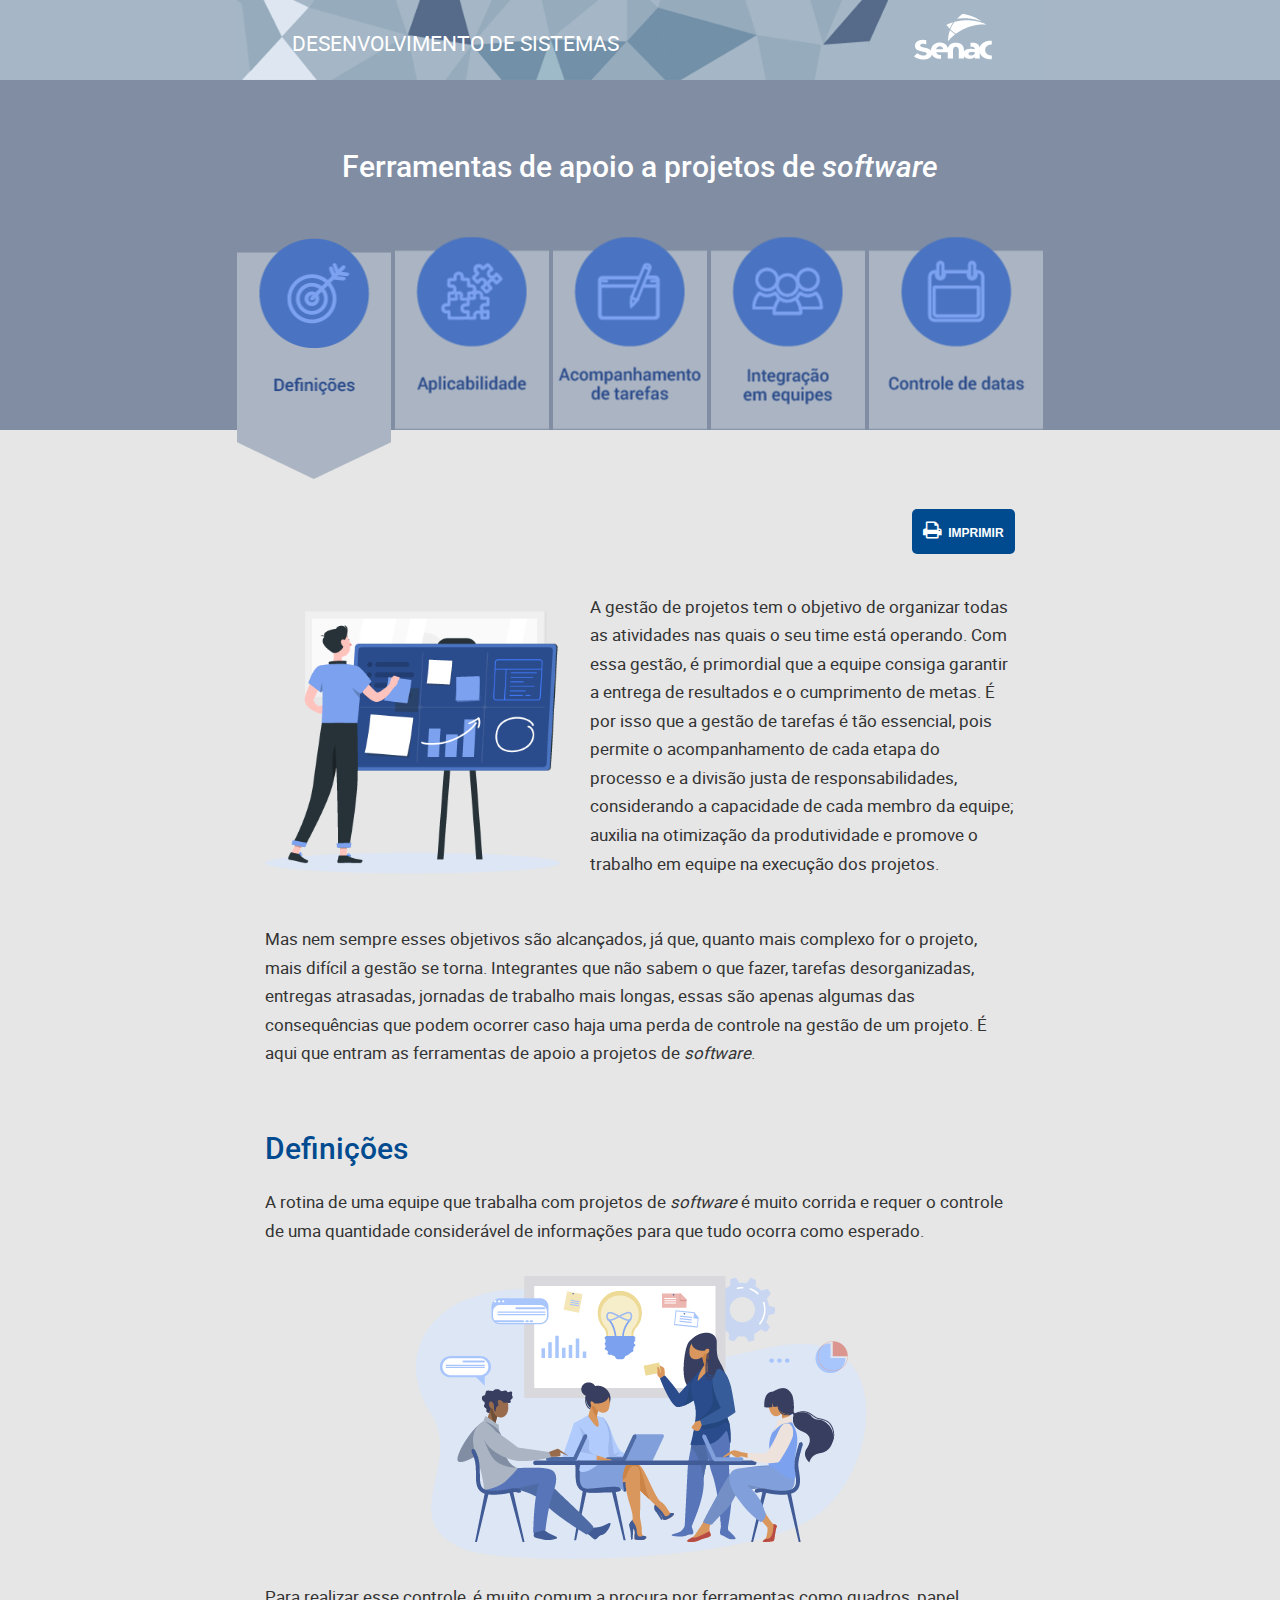
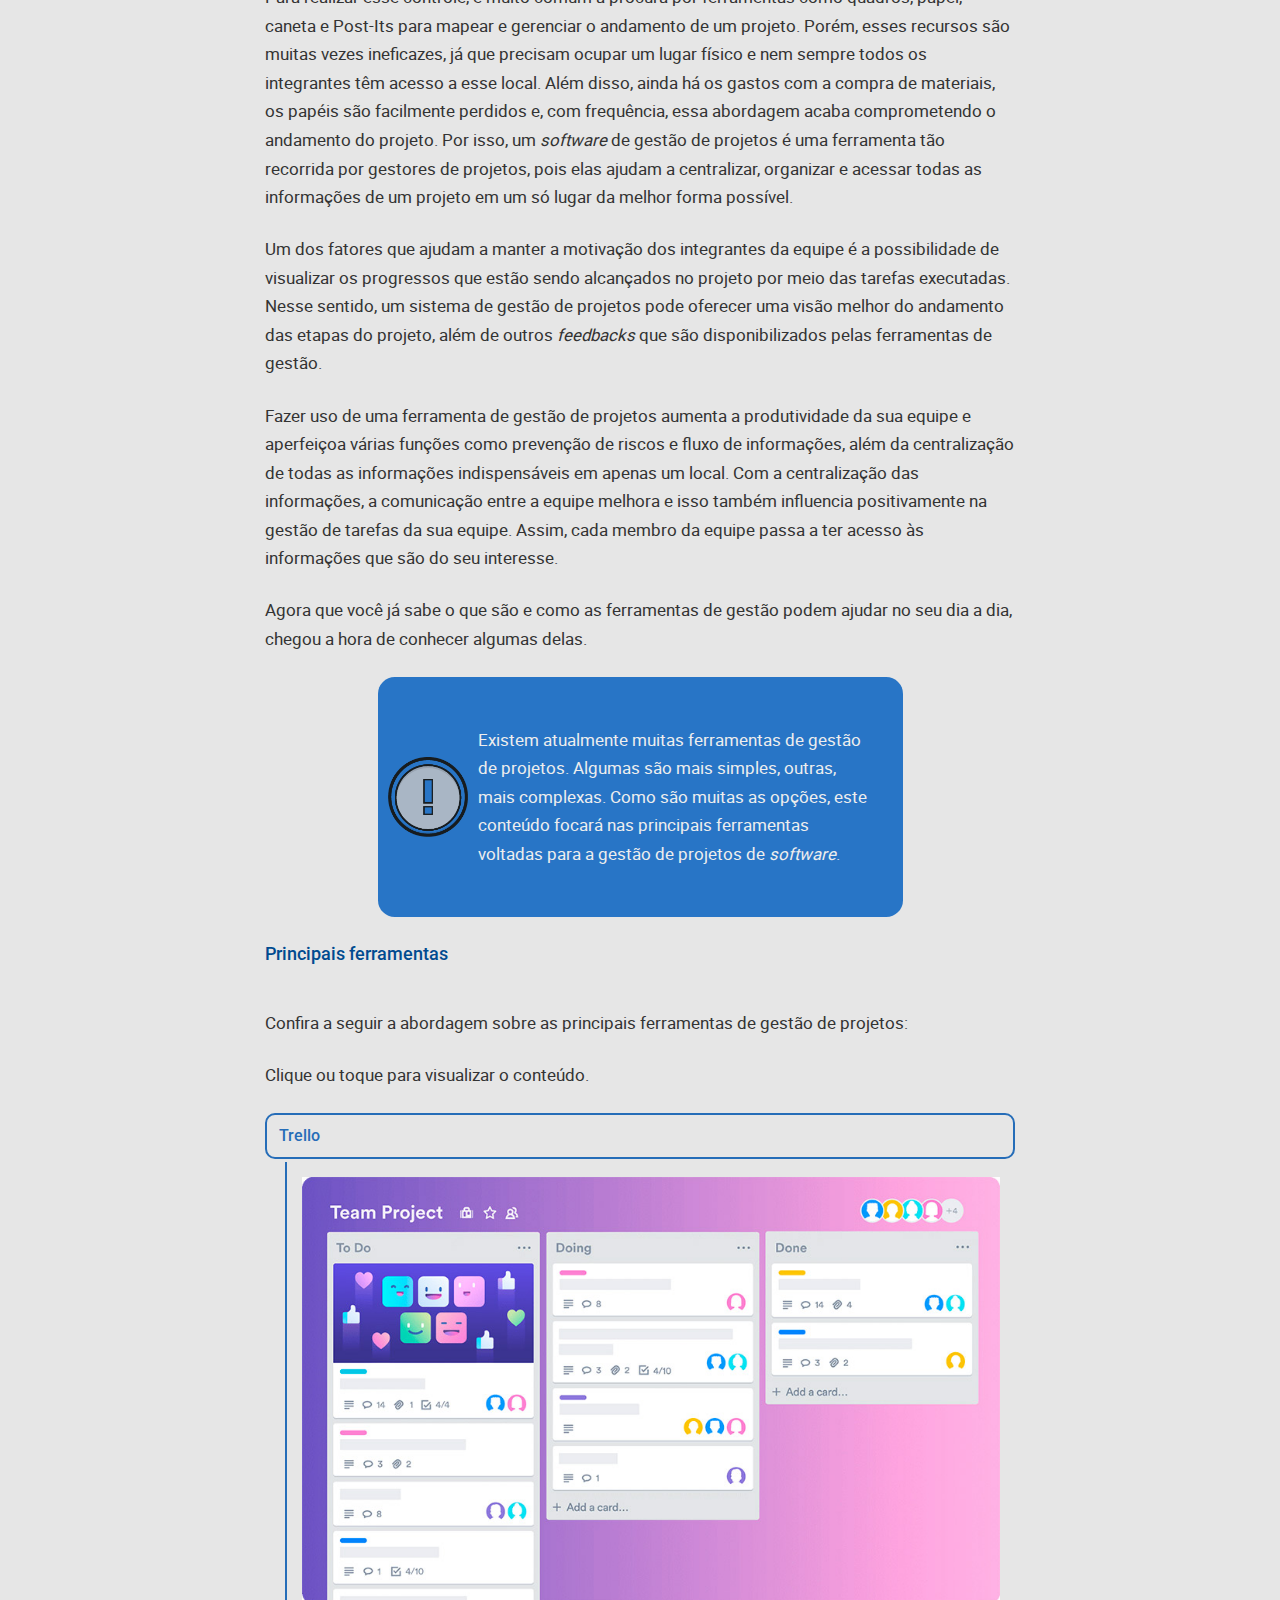
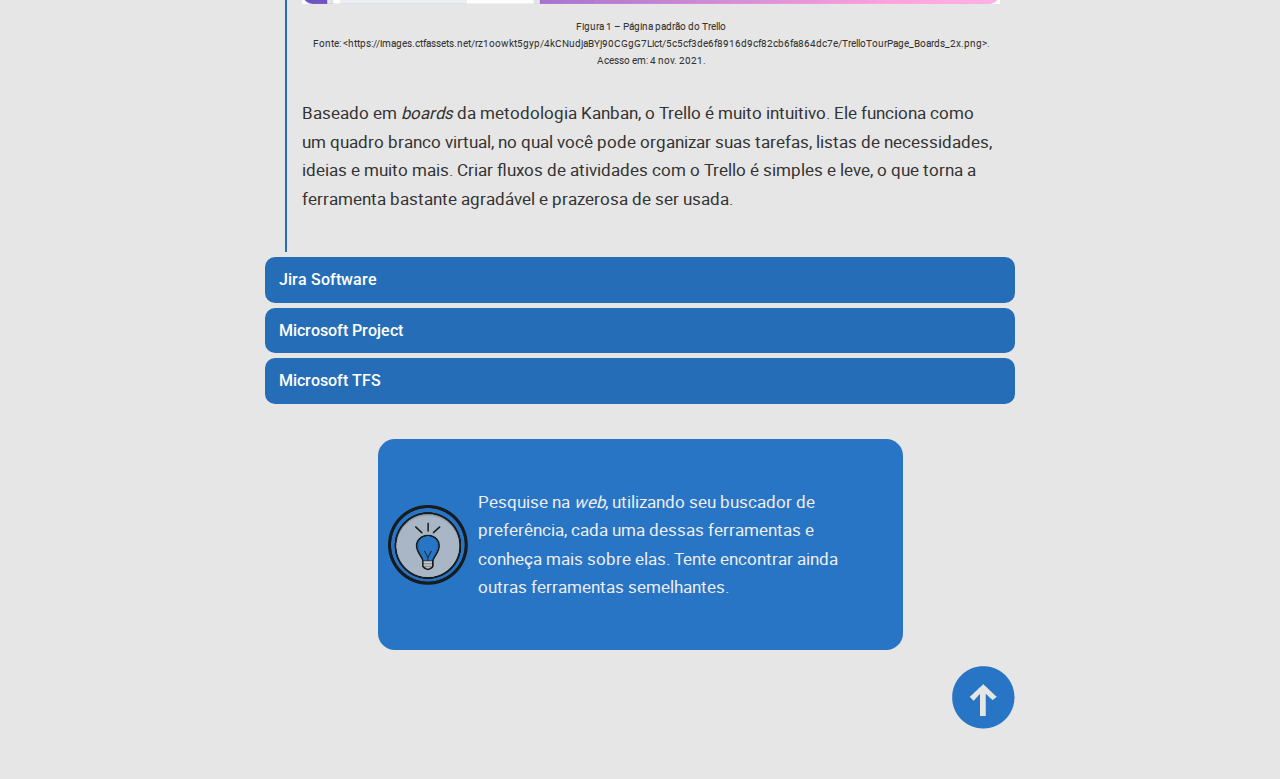
==== commit eefbaefb: "Ajuste no botão imprimir" ====
--- a/07_ferramentas_apoio/07_ferramentas_apoio/index.html
+++ b/07_ferramentas_apoio/07_ferramentas_apoio/index.html
@@ -106,7 +106,7 @@
                 	
 					<div class="tab-content" style="clear: both;">
 						<div class="grupo-imprimir no-print visible-lg visible-md visible-sm" style="margin-top: -20px;">
-							<button type="button" data-pdf="true" class="bto-imprimir" name="button">
+							<button style="transform: translateY(50px);" type="button" data-pdf="true" class="bto-imprimir" name="button">
 								<span class="fa fa-print"></span> <span>Imprimir</span>
 							</button>
 						</div>
--- a/07_ferramentas_apoio/07_ferramentas_apoio/css/custom.css
+++ b/07_ferramentas_apoio/07_ferramentas_apoio/css/custom.css
@@ -10,6 +10,10 @@
 }
 .icon-gaitinha-01 {
   
+}
+
+.conteudo-pagina {
+  transform: translateY(50px);
 }
 /* INICIO MENU XXXXXXXX */
 .icone-menuh {
